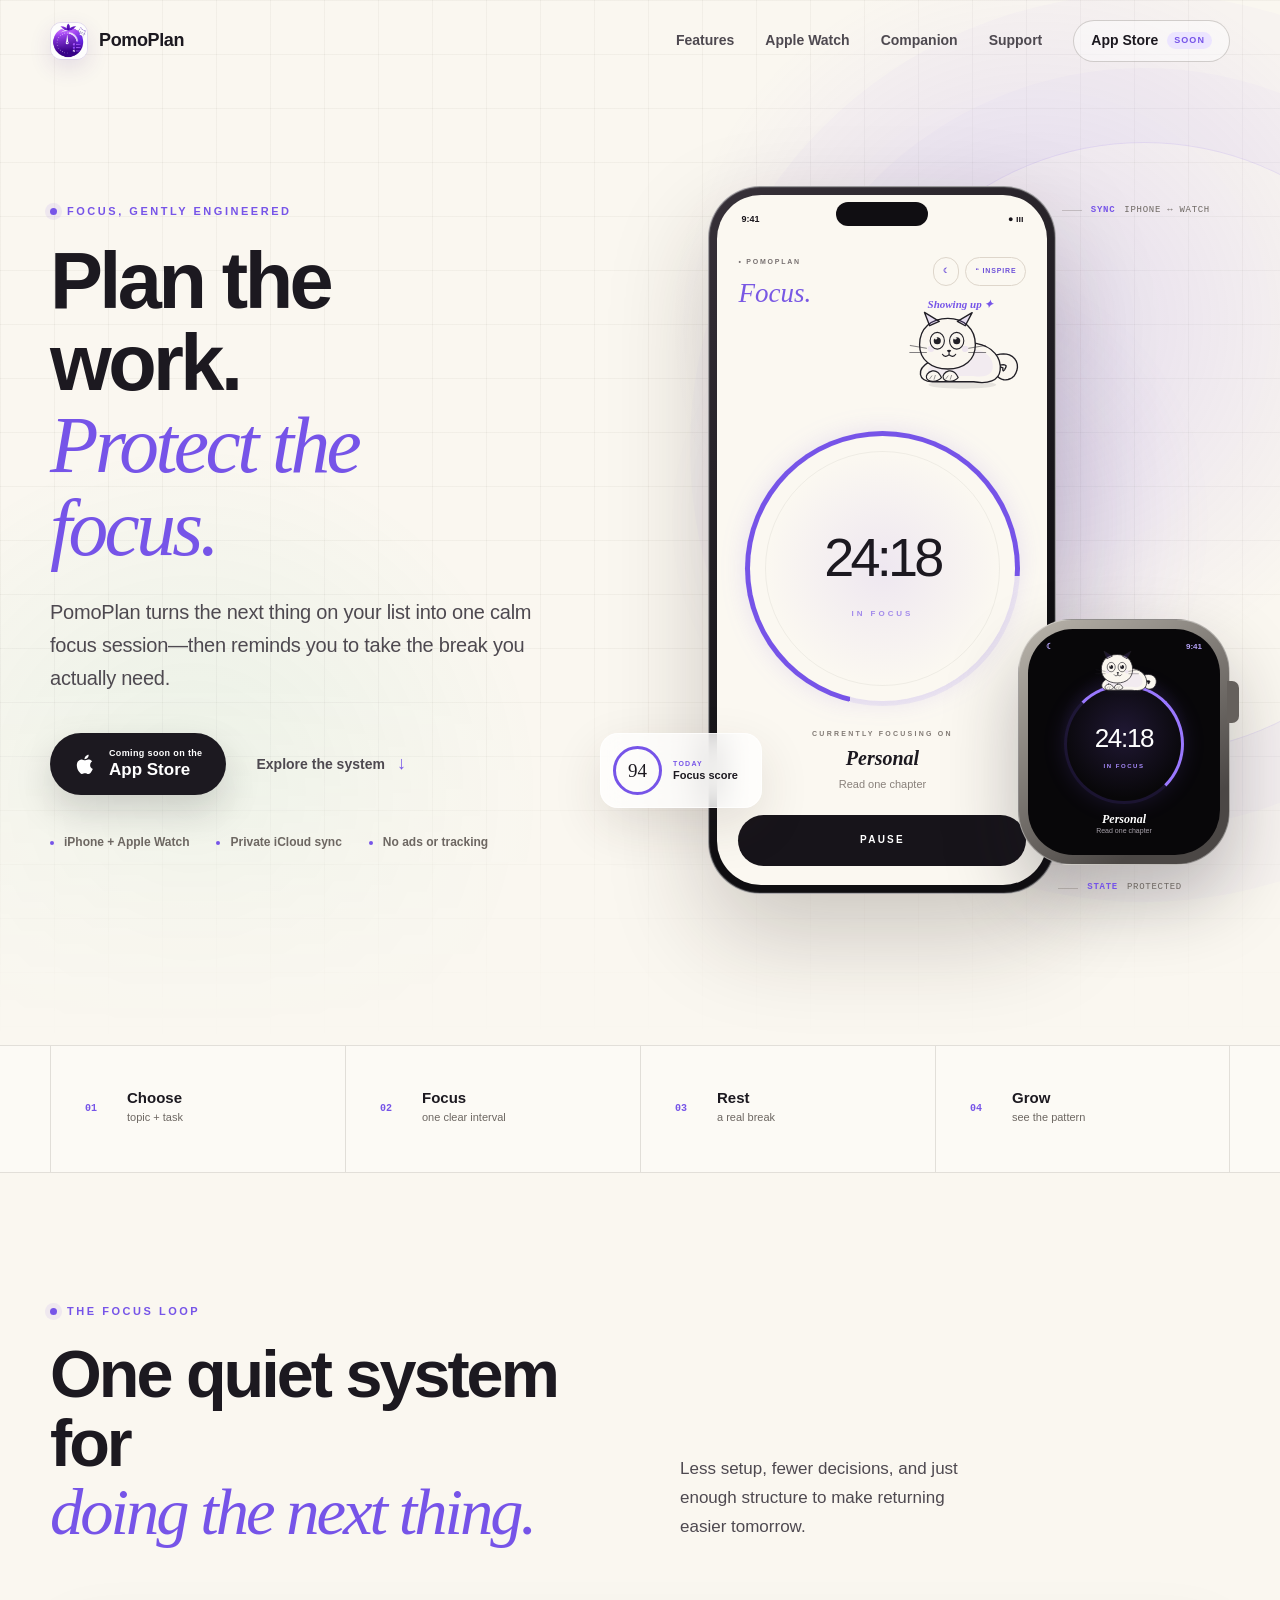
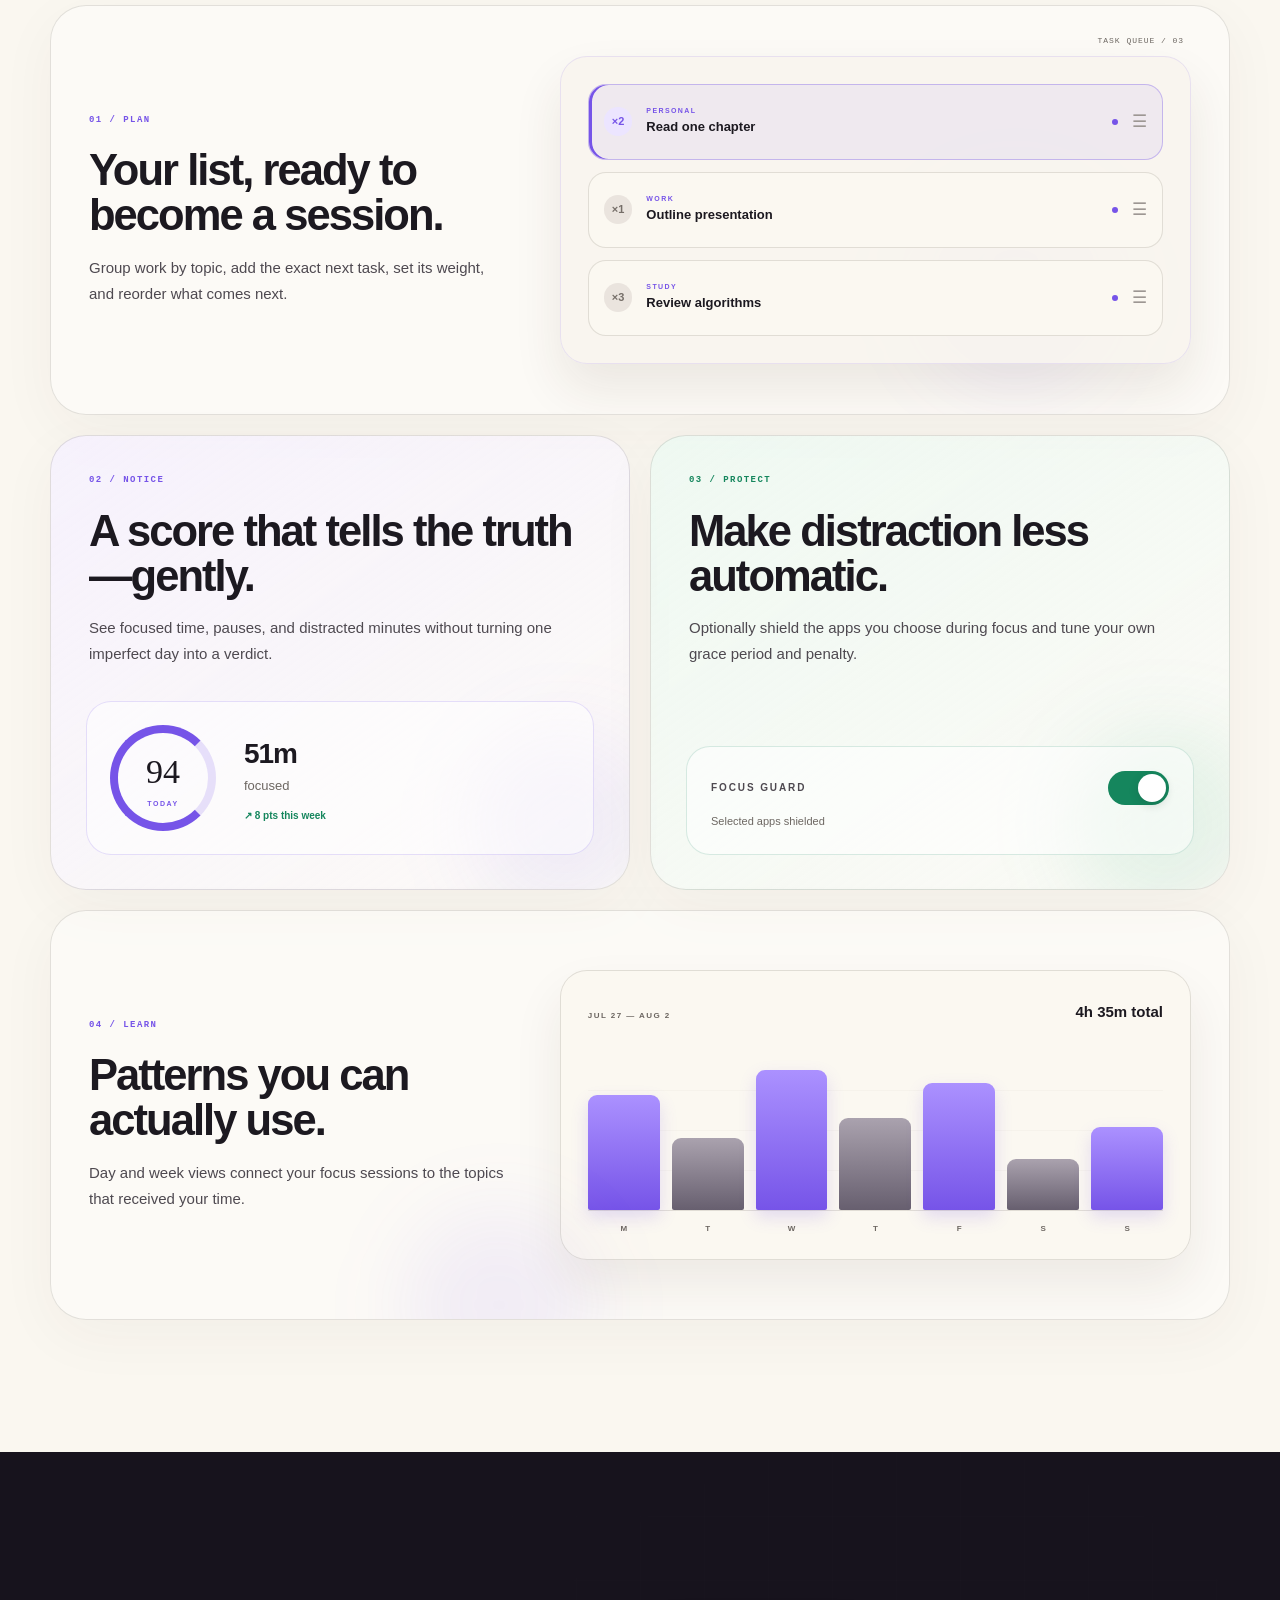
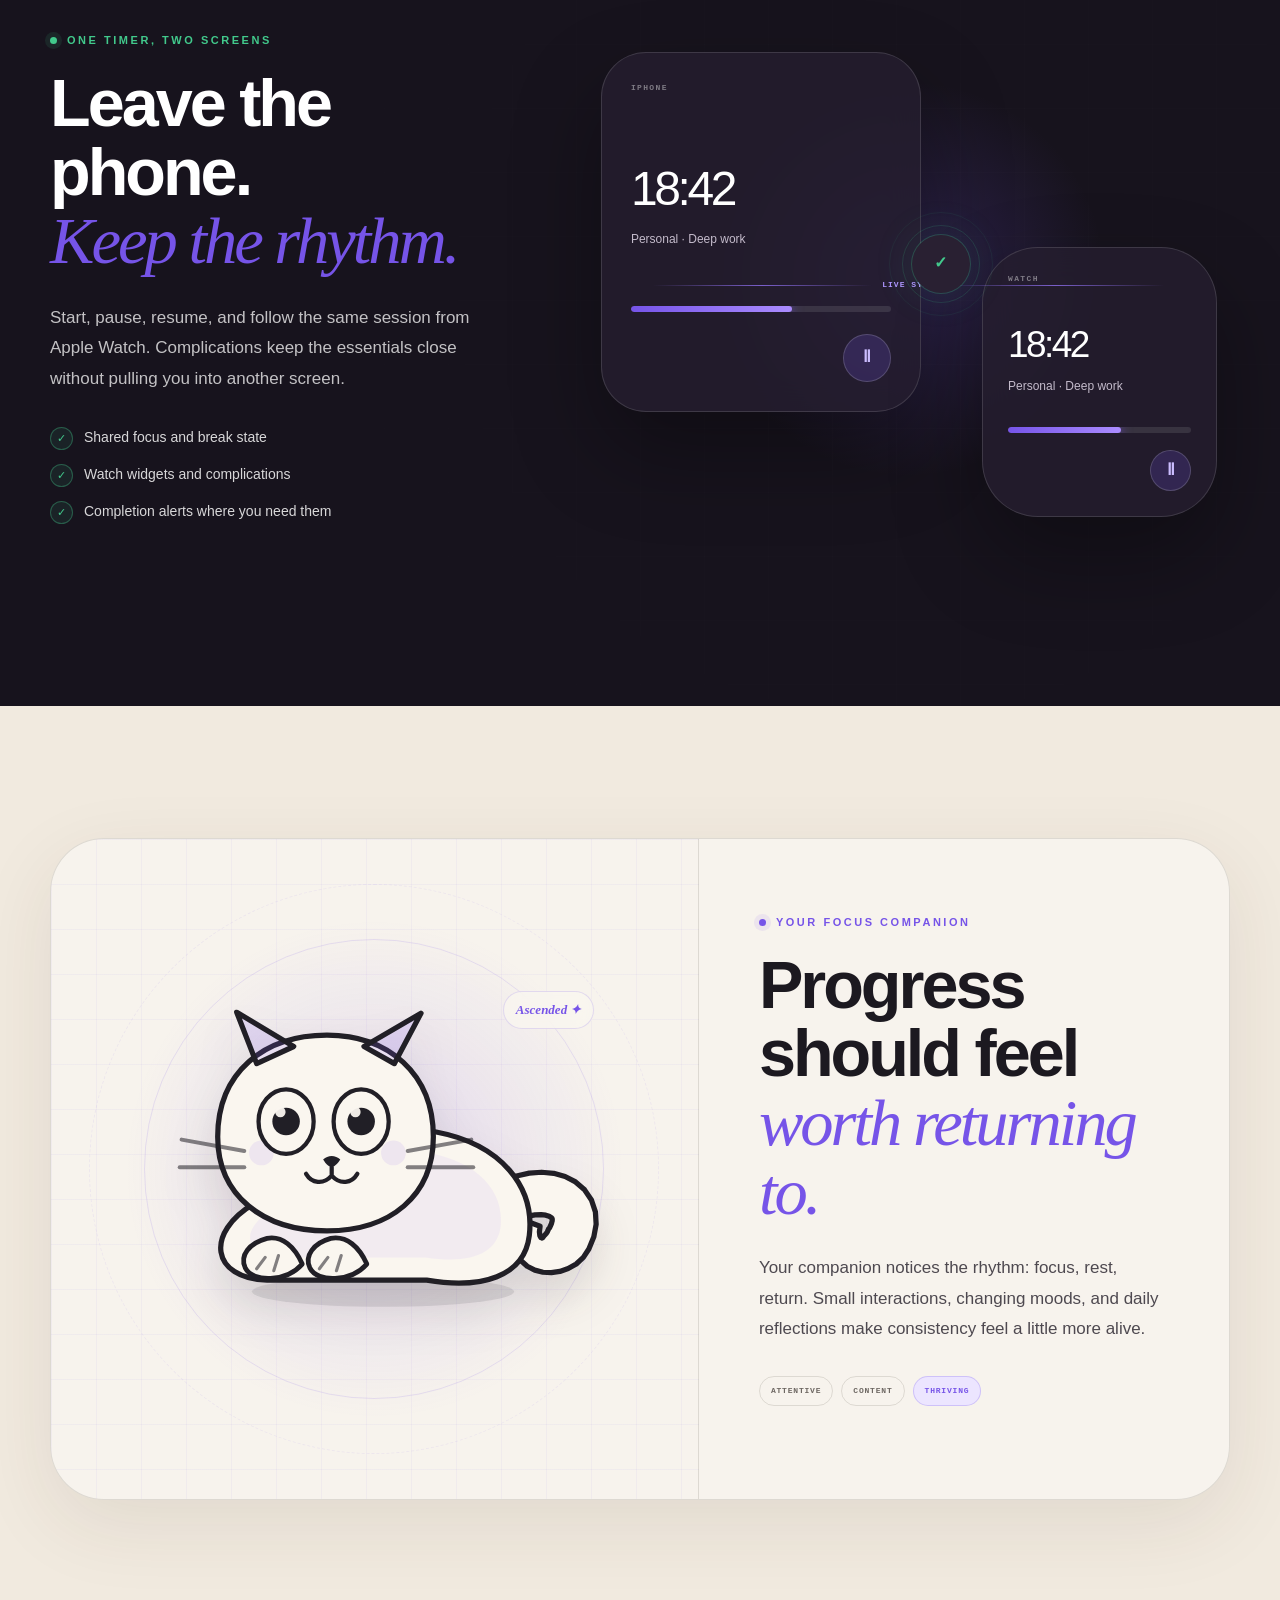
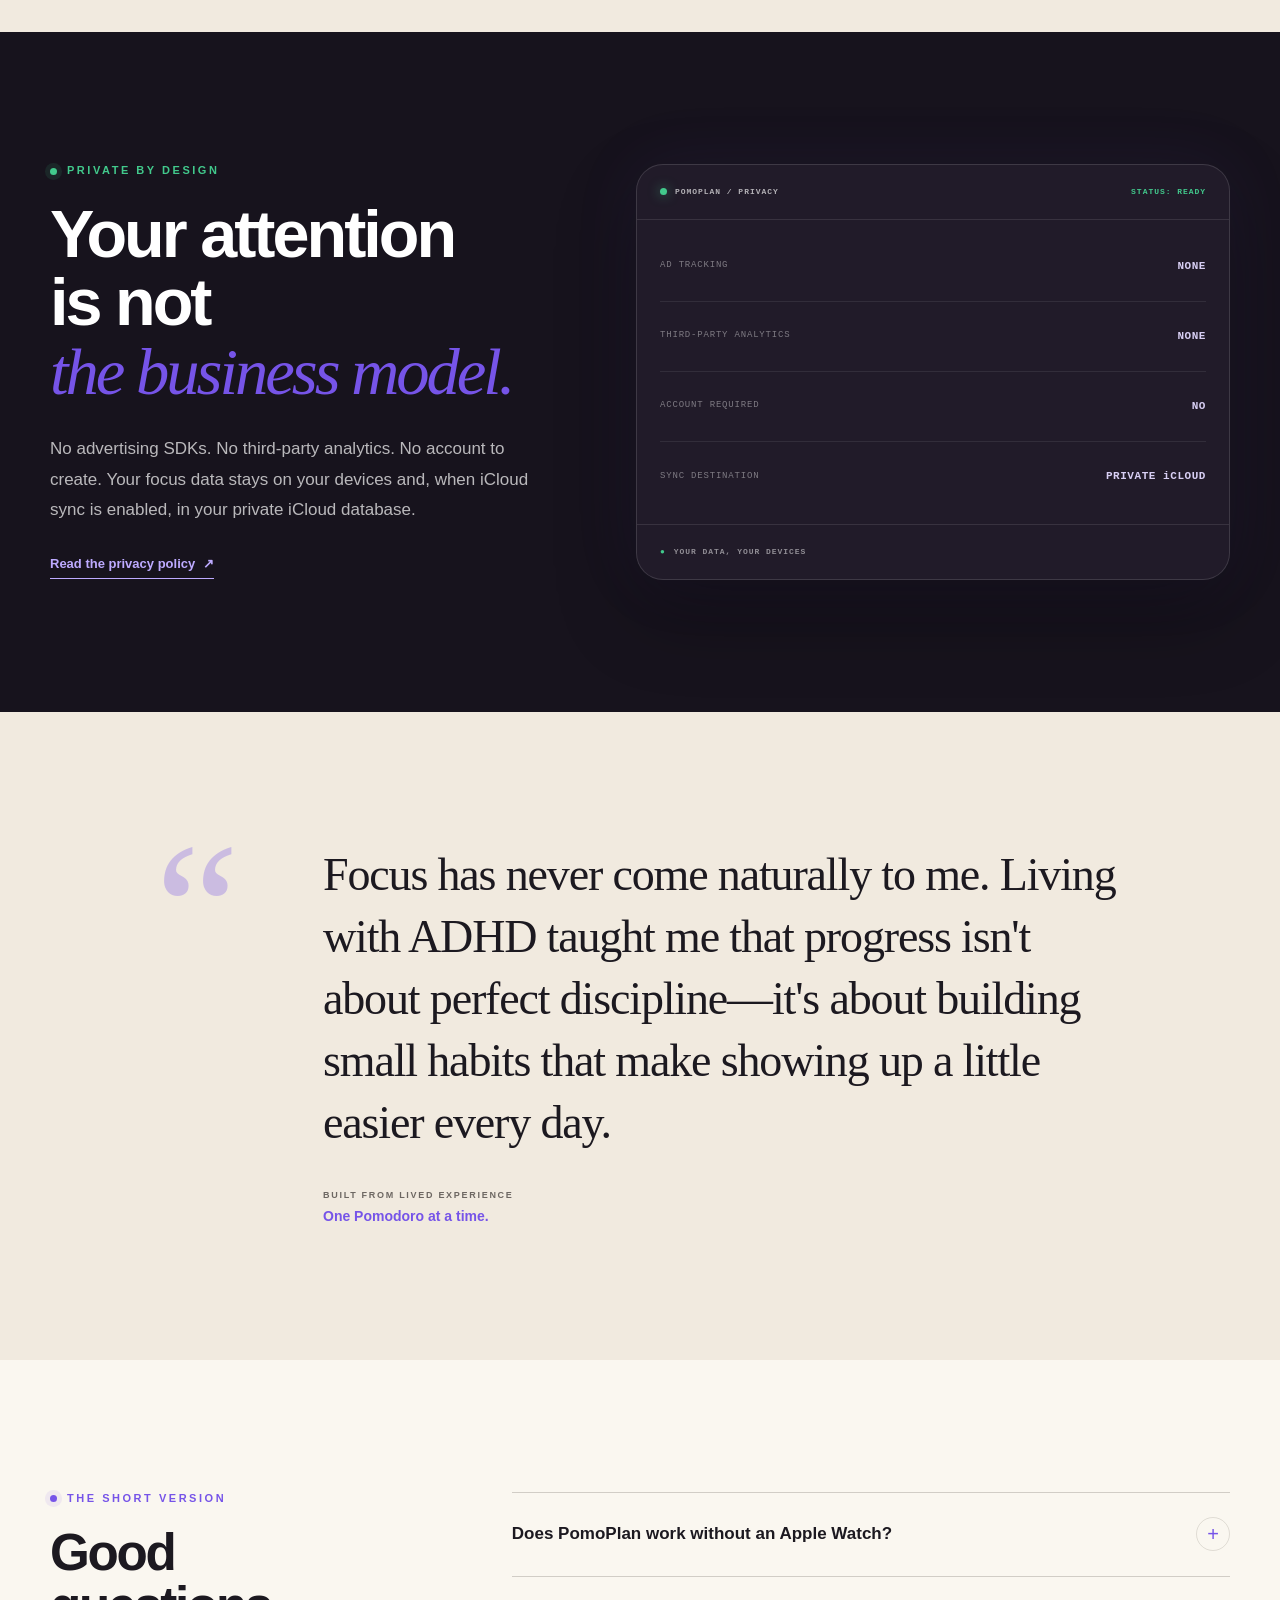
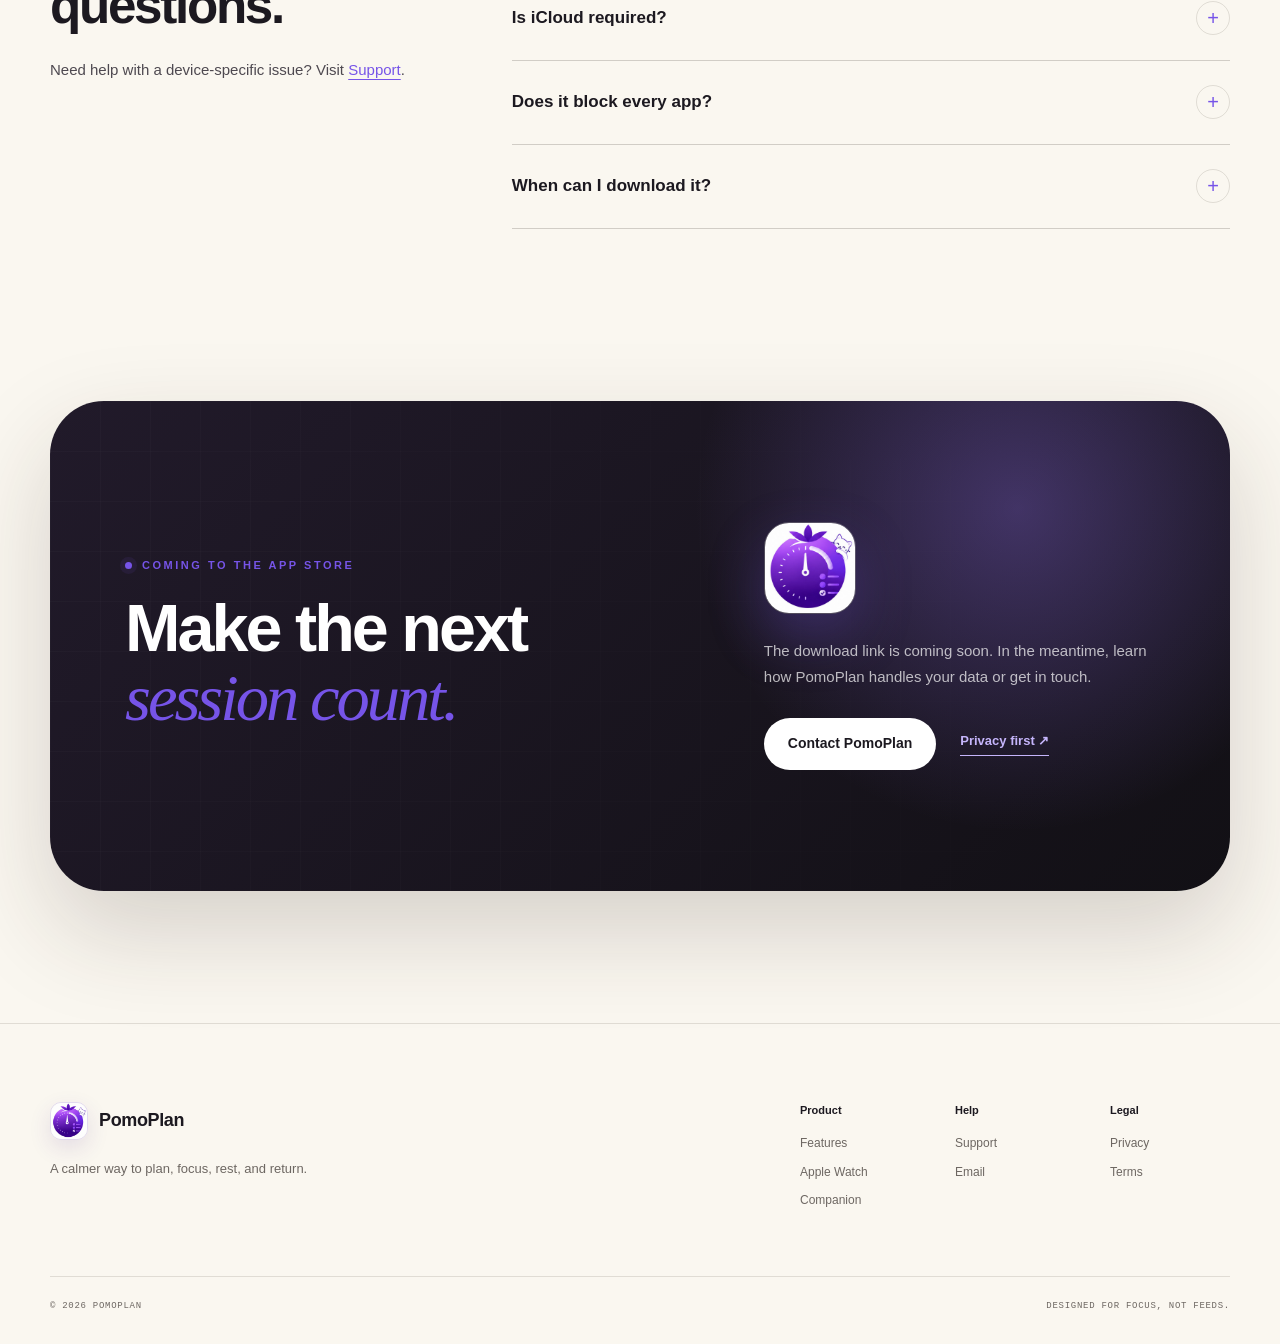
==== index.html @ 8824948e "Add PomoPlan static marketing and policy site Split the site out of the PomodoroSwift app repo so it" ====
<!DOCTYPE html>
<html lang="en">
<head>
  <meta charset="utf-8">
  <meta name="viewport" content="width=device-width, initial-scale=1">
  <meta name="theme-color" content="#f8f4ec">
  <meta name="color-scheme" content="light">
  <title>PomoPlan — Plan the work. Protect the focus.</title>
  <meta name="description" content="PomoPlan is a thoughtful focus timer for iPhone and Apple Watch, with task planning, real breaks, focus insights, and private iCloud sync.">
  <link rel="canonical" href="https://pomoplan.io/">
  <meta property="og:type" content="website">
  <meta property="og:title" content="PomoPlan — Plan the work. Protect the focus.">
  <meta property="og:description" content="A thoughtful focus system for iPhone and Apple Watch.">
  <meta property="og:url" content="https://pomoplan.io/">
  <meta property="og:image" content="https://pomoplan.io/assets/app-icon.png">
  <meta name="twitter:card" content="summary">
  <link rel="icon" type="image/png" href="/assets/favicon.png">
  <link rel="apple-touch-icon" href="/assets/app-icon.png">
  <link rel="stylesheet" href="/assets/styles.css">
  <script src="/assets/site.js" defer></script>
</head>
<body class="home-page">
  <a class="skip-link" href="#main-content">Skip to content</a>

  <header class="site-header" data-site-header>
    <div class="shell header-inner">
      <a class="brand" href="/" aria-label="PomoPlan home">
        <img class="brand-icon" src="/assets/app-icon.png" alt="" width="40" height="40">
        <span>PomoPlan</span>
      </a>

      <button class="nav-toggle" type="button" aria-expanded="false" aria-controls="site-navigation" data-nav-toggle>
        <span class="sr-only">Open navigation</span>
        <span></span><span></span>
      </button>

      <nav class="site-nav" id="site-navigation" aria-label="Primary navigation" data-site-nav>
        <a href="#features">Features</a>
        <a href="#ecosystem">Apple Watch</a>
        <a href="#companion">Companion</a>
        <a href="/support/">Support</a>
        <a class="nav-cta" href="#coming-soon">App Store <span>soon</span></a>
      </nav>
    </div>
  </header>

  <main id="main-content">
    <section class="hero section-pad">
      <div class="hero-grid shell">
        <div class="hero-copy" data-reveal>
          <p class="eyebrow"><span class="signal-dot"></span> Focus, gently engineered</p>
          <h1>Plan the work.<br><em>Protect the focus.</em></h1>
          <p class="hero-lede">PomoPlan turns the next thing on your list into one calm focus session—then reminds you to take the break you actually need.</p>

          <div class="hero-actions">
            <a class="button button-primary" href="#coming-soon">
              <svg aria-hidden="true" viewBox="0 0 24 24"><path d="M16.8 12.7c0-2.6 2.1-3.9 2.2-4-1.2-1.8-3.1-2-3.8-2-1.6-.2-3.1.9-3.9.9-.8 0-2-.9-3.3-.9-1.7 0-3.3 1-4.2 2.5-1.8 3.1-.5 7.7 1.3 10.2.9 1.2 1.9 2.6 3.2 2.5 1.3-.1 1.8-.8 3.4-.8 1.6 0 2 .8 3.4.8 1.4 0 2.3-1.2 3.1-2.5 1-1.4 1.4-2.8 1.4-2.9-.1 0-2.8-1.1-2.8-3.8ZM14.2 5c.7-.9 1.2-2.1 1.1-3.3-1.1 0-2.4.7-3.2 1.6-.7.8-1.3 2-1.1 3.2 1.2.1 2.5-.6 3.2-1.5Z"/></svg>
              <span><small>Coming soon on the</small>App Store</span>
            </a>
            <a class="button button-quiet" href="#features">Explore the system <span aria-hidden="true">↓</span></a>
          </div>

          <ul class="hero-proof" aria-label="Product highlights">
            <li>iPhone + Apple Watch</li>
            <li>Private iCloud sync</li>
            <li>No ads or tracking</li>
          </ul>
        </div>

        <div class="hero-product" role="img" aria-label="PomoPlan timer preview on iPhone and Apple Watch" data-reveal>
          <div class="tech-label tech-label-top"><span>SYNC</span> iPhone ↔ Watch</div>
          <div class="phone-frame">
            <div class="phone-screen">
              <div class="mock-status"><span>9:41</span><span>● ııı</span></div>
              <div class="mock-header">
                <div><small>• POMOPLAN</small><strong>Focus.</strong></div>
                <div class="mock-header-actions"><span>☾</span><span>“ INSPIRE</span></div>
              </div>
              <div class="mock-cat-wrap">
                <span>Showing up ✦</span>
                <img src="/assets/cat-content.svg" alt="PomoPlan cat companion" width="190" height="131">
              </div>
              <div class="timer-orbit">
                <div class="timer-core">
                  <strong>24:18</strong>
                  <span>IN FOCUS</span>
                </div>
              </div>
              <div class="mock-current">
                <small>CURRENTLY FOCUSING ON</small>
                <strong>Personal</strong>
                <span>Read one chapter</span>
              </div>
              <div class="mock-button">PAUSE</div>
            </div>
          </div>

          <div class="watch-preview" aria-hidden="true">
            <div class="watch-crown"></div>
            <div class="watch-screen">
              <div class="watch-meta"><span>☾</span><span>9:41</span></div>
              <div class="watch-cat"><img src="/assets/cat-content.svg" alt="" width="96" height="66"></div>
              <div class="watch-ring"><strong>24:18</strong><small>IN FOCUS</small></div>
              <div class="watch-task"><strong>Personal</strong><span>Read one chapter</span></div>
            </div>
          </div>

          <div class="focus-score-float" aria-hidden="true">
            <span class="score-ring">94</span>
            <span><small>TODAY</small><strong>Focus score</strong></span>
          </div>
          <div class="tech-label tech-label-bottom"><span>STATE</span> protected</div>
        </div>
      </div>
    </section>

    <section class="signal-strip" aria-label="PomoPlan focus loop">
      <div class="shell signal-grid">
        <div><span>01</span><strong>Choose</strong><small>topic + task</small></div>
        <div><span>02</span><strong>Focus</strong><small>one clear interval</small></div>
        <div><span>03</span><strong>Rest</strong><small>a real break</small></div>
        <div><span>04</span><strong>Grow</strong><small>see the pattern</small></div>
      </div>
    </section>

    <section class="features section-pad" id="features">
      <div class="shell">
        <div class="section-heading" data-reveal>
          <p class="eyebrow"><span class="signal-dot"></span> The focus loop</p>
          <h2>One quiet system for<br><em>doing the next thing.</em></h2>
          <p>Less setup, fewer decisions, and just enough structure to make returning easier tomorrow.</p>
        </div>

        <div class="bento-grid">
          <article class="feature-card feature-card-wide task-feature" data-reveal>
            <div class="feature-copy">
              <span class="feature-index">01 / PLAN</span>
              <h3>Your list, ready to become a session.</h3>
              <p>Group work by topic, add the exact next task, set its weight, and reorder what comes next.</p>
            </div>
            <div class="task-stack" aria-hidden="true">
              <div class="task-row selected"><span class="multiplier">×2</span><span><small>PERSONAL</small><strong>Read one chapter</strong></span><i></i><b>☰</b></div>
              <div class="task-row"><span class="multiplier">×1</span><span><small>WORK</small><strong>Outline presentation</strong></span><i></i><b>☰</b></div>
              <div class="task-row"><span class="multiplier">×3</span><span><small>STUDY</small><strong>Review algorithms</strong></span><i></i><b>☰</b></div>
            </div>
          </article>

          <article class="feature-card score-feature" data-reveal>
            <span class="feature-index">02 / NOTICE</span>
            <h3>A score that tells the truth—gently.</h3>
            <p>See focused time, pauses, and distracted minutes without turning one imperfect day into a verdict.</p>
            <div class="mini-score" aria-hidden="true">
              <div class="mini-score-ring"><strong>94</strong><small>TODAY</small></div>
              <div><strong>51m</strong><span>focused</span><small>↗ 8 pts this week</small></div>
            </div>
          </article>

          <article class="feature-card guard-feature" data-reveal>
            <span class="feature-index">03 / PROTECT</span>
            <h3>Make distraction less automatic.</h3>
            <p>Optionally shield the apps you choose during focus and tune your own grace period and penalty.</p>
            <div class="guard-visual" aria-hidden="true">
              <span>FOCUS GUARD</span>
              <div class="guard-toggle"><i></i></div>
              <small>Selected apps shielded</small>
            </div>
          </article>

          <article class="feature-card feature-card-wide history-feature" data-reveal>
            <div class="feature-copy">
              <span class="feature-index">04 / LEARN</span>
              <h3>Patterns you can actually use.</h3>
              <p>Day and week views connect your focus sessions to the topics that received your time.</p>
            </div>
            <div class="chart-visual" role="img" aria-label="Decorative weekly focus chart">
              <div class="chart-top"><span>JUL 27 — AUG 2</span><strong>4h 35m total</strong></div>
              <div class="bars"><i></i><i></i><i></i><i></i><i></i><i></i><i></i></div>
              <div class="days"><span>M</span><span>T</span><span>W</span><span>T</span><span>F</span><span>S</span><span>S</span></div>
            </div>
          </article>
        </div>
      </div>
    </section>

    <section class="ecosystem section-pad" id="ecosystem">
      <div class="shell ecosystem-grid">
        <div class="ecosystem-copy" data-reveal>
          <p class="eyebrow eyebrow-green"><span class="signal-dot"></span> One timer, two screens</p>
          <h2>Leave the phone.<br><em>Keep the rhythm.</em></h2>
          <p>Start, pause, resume, and follow the same session from Apple Watch. Complications keep the essentials close without pulling you into another screen.</p>
          <ul class="check-list">
            <li><span>✓</span> Shared focus and break state</li>
            <li><span>✓</span> Watch widgets and complications</li>
            <li><span>✓</span> Completion alerts where you need them</li>
          </ul>
        </div>

        <div class="ecosystem-stage" data-reveal>
          <div class="connection-line"><i></i><span>LIVE SYNC</span><i></i></div>
          <div class="device-card device-card-phone">
            <small>IPHONE</small>
            <div class="device-timer"><strong>18:42</strong><span>Personal · Deep work</span></div>
            <div class="progress-line progress-62"><i></i></div>
            <div class="device-control">Ⅱ</div>
          </div>
          <div class="device-card device-card-watch">
            <small>WATCH</small>
            <div class="device-timer"><strong>18:42</strong><span>Personal · Deep work</span></div>
            <div class="progress-line progress-62"><i></i></div>
            <div class="device-control">Ⅱ</div>
          </div>
          <div class="sync-pulse"><span></span><span></span><b>✓</b></div>
        </div>
      </div>
    </section>

    <section class="companion section-pad" id="companion">
      <div class="shell companion-card" data-reveal>
        <div class="companion-art">
          <div class="orbit orbit-one"></div>
          <div class="orbit orbit-two"></div>
          <img src="/assets/cat-content.svg" alt="PomoPlan cat in its thriving companion state" width="495" height="340">
          <span class="cat-state">Ascended ✦</span>
        </div>
        <div class="companion-copy">
          <p class="eyebrow"><span class="signal-dot"></span> Your focus companion</p>
          <h2>Progress should feel<br><em>worth returning to.</em></h2>
          <p>Your companion notices the rhythm: focus, rest, return. Small interactions, changing moods, and daily reflections make consistency feel a little more alive.</p>
          <ul class="companion-states" aria-label="Companion states">
            <li>ATTENTIVE</li><li>CONTENT</li><li>THRIVING</li>
          </ul>
        </div>
      </div>
    </section>

    <section class="privacy-section section-pad" id="privacy">
      <div class="shell privacy-grid">
        <div class="privacy-copy" data-reveal>
          <p class="eyebrow eyebrow-green"><span class="signal-dot"></span> Private by design</p>
          <h2>Your attention is not<br><em>the business model.</em></h2>
          <p>No advertising SDKs. No third-party analytics. No account to create. Your focus data stays on your devices and, when iCloud sync is enabled, in your private iCloud database.</p>
          <a class="text-link" href="/privacy/">Read the privacy policy <span aria-hidden="true">↗</span></a>
        </div>
        <div class="privacy-console" role="group" data-reveal aria-label="Privacy system summary">
          <div class="console-head"><span><i></i> POMOPLAN / PRIVACY</span><small>STATUS: READY</small></div>
          <ul>
            <li><span>AD TRACKING</span><strong>NONE</strong></li>
            <li><span>THIRD-PARTY ANALYTICS</span><strong>NONE</strong></li>
            <li><span>ACCOUNT REQUIRED</span><strong>NO</strong></li>
            <li><span>SYNC DESTINATION</span><strong>PRIVATE iCLOUD</strong></li>
          </ul>
          <div class="console-foot"><span>●</span> YOUR DATA, YOUR DEVICES</div>
        </div>
      </div>
    </section>

    <section class="founder-note section-pad">
      <div class="shell founder-grid">
        <div class="founder-mark" aria-hidden="true">“</div>
        <blockquote data-reveal>
          <p>Focus has never come naturally to me. Living with ADHD taught me that progress isn't about perfect discipline—it's about building small habits that make showing up a little easier every day.</p>
          <footer><span>Built from lived experience</span><strong>One Pomodoro at a time.</strong></footer>
        </blockquote>
      </div>
    </section>

    <section class="faq section-pad" id="faq">
      <div class="shell faq-grid">
        <div class="section-heading compact" data-reveal>
          <p class="eyebrow"><span class="signal-dot"></span> The short version</p>
          <h2>Good questions.</h2>
          <p>Need help with a device-specific issue? Visit <a href="/support/">Support</a>.</p>
        </div>
        <div class="faq-list" data-accordion>
          <details data-reveal>
            <summary>Does PomoPlan work without an Apple Watch?<span>+</span></summary>
            <p>Yes. The complete focus experience lives on iPhone. The Apple Watch app, widgets, and complications make the same timer easier to reach from your wrist.</p>
          </details>
          <details data-reveal>
            <summary>Is iCloud required?<span>+</span></summary>
            <p>No. PomoPlan works with local data on one device. iCloud is used to keep supported data current across your Apple devices when you enable it.</p>
          </details>
          <details data-reveal>
            <summary>Does it block every app?<span>+</span></summary>
            <p>No. App shielding is optional. You choose which apps or categories to shield, and you can change that selection in PomoPlan's settings.</p>
          </details>
          <details data-reveal>
            <summary>When can I download it?<span>+</span></summary>
            <p>PomoPlan is being prepared for release. The App Store link will appear here as soon as the listing is ready.</p>
          </details>
        </div>
      </div>
    </section>

    <section class="final-cta section-pad" id="coming-soon">
      <div class="shell final-cta-card" data-reveal>
        <div>
          <p class="eyebrow"><span class="signal-dot"></span> Coming to the App Store</p>
          <h2>Make the next<br><em>session count.</em></h2>
        </div>
        <div class="final-cta-side">
          <img src="/assets/app-icon.png" alt="PomoPlan app icon" width="104" height="104">
          <p>The download link is coming soon. In the meantime, learn how PomoPlan handles your data or get in touch.</p>
          <div><a class="button button-primary" href="mailto:support@pomoplan.io">Contact PomoPlan</a><a class="text-link" href="/privacy/">Privacy first ↗</a></div>
        </div>
      </div>
    </section>
  </main>

  <footer class="site-footer">
    <div class="shell footer-grid">
      <div>
        <a class="brand footer-brand" href="/">
          <img class="brand-icon" src="/assets/app-icon.png" alt="" width="40" height="40">
          <span>PomoPlan</span>
        </a>
        <p>A calmer way to plan, focus, rest, and return.</p>
      </div>
      <div class="footer-links">
        <div><strong>Product</strong><a href="#features">Features</a><a href="#ecosystem">Apple Watch</a><a href="#companion">Companion</a></div>
        <div><strong>Help</strong><a href="/support/">Support</a><a href="mailto:support@pomoplan.io">Email</a></div>
        <div><strong>Legal</strong><a href="/privacy/">Privacy</a><a href="/terms/">Terms</a></div>
      </div>
    </div>
    <div class="shell footer-bottom"><span>© <span data-year>2026</span> PomoPlan</span><span>Designed for focus, not feeds.</span></div>
  </footer>
</body>
</html>
---- assets/styles.css ----
:root {
  --paper: #faf7f0;
  --paper-deep: #f1eadf;
  --paper-glass: rgba(250, 247, 240, 0.78);
  --ink: #1c1920;
  --ink-soft: #4e4950;
  --muted: #6d6762;
  --line: rgba(65, 56, 46, 0.14);
  --line-strong: rgba(65, 56, 46, 0.22);
  --purple: #7654e8;
  --purple-bright: #946fff;
  --purple-soft: #ece5ff;
  --purple-glow: rgba(118, 84, 232, 0.22);
  --green: #15865d;
  --green-bright: #42c98c;
  --green-soft: #ddf4e8;
  --night: #17131d;
  --night-soft: #231d2d;
  --white: #ffffff;
  --radius-xs: 10px;
  --radius-sm: 16px;
  --radius-md: 24px;
  --radius-lg: 36px;
  --radius-xl: 54px;
  --shadow-soft: 0 24px 80px rgba(63, 44, 31, 0.09);
  --shadow-device: 0 40px 100px rgba(42, 29, 25, 0.22);
  --shell: 1180px;
  --header-height: 82px;
}

* {
  box-sizing: border-box;
}

html {
  scroll-behavior: smooth;
  scroll-padding-top: calc(var(--header-height) + 24px);
}

body {
  margin: 0;
  overflow-x: hidden;
  background: var(--paper);
  color: var(--ink);
  font-family: -apple-system, BlinkMacSystemFont, "Segoe UI", sans-serif;
  font-size: 16px;
  line-height: 1.55;
  -webkit-font-smoothing: antialiased;
  text-rendering: optimizeLegibility;
}

body.nav-open {
  overflow: hidden;
}

::selection {
  background: var(--purple-soft);
  color: var(--ink);
}

img,
svg {
  display: block;
  max-width: 100%;
}

a {
  color: inherit;
  text-decoration: none;
}

button,
input,
textarea,
select {
  font: inherit;
}

button,
summary,
a {
  -webkit-tap-highlight-color: transparent;
}

:focus-visible {
  outline: 3px solid rgba(118, 84, 232, 0.42);
  outline-offset: 4px;
}

.shell {
  width: min(calc(100% - 48px), var(--shell));
  margin-inline: auto;
}

.section-pad {
  padding-block: 132px;
}

.sr-only {
  position: absolute;
  width: 1px;
  height: 1px;
  padding: 0;
  margin: -1px;
  overflow: hidden;
  clip: rect(0, 0, 0, 0);
  white-space: nowrap;
  border: 0;
}

.skip-link {
  position: fixed;
  z-index: 9999;
  top: 12px;
  left: 12px;
  padding: 10px 16px;
  border-radius: 999px;
  background: var(--ink);
  color: var(--white);
  transform: translateY(-160%);
  transition: transform 160ms ease;
}

.skip-link:focus {
  transform: translateY(0);
}

.site-header {
  position: fixed;
  z-index: 1000;
  inset: 0 0 auto;
  height: var(--header-height);
  border-bottom: 1px solid transparent;
  transition: background-color 220ms ease, border-color 220ms ease, backdrop-filter 220ms ease;
}

.site-header.is-scrolled {
  border-color: var(--line);
  background: rgba(250, 247, 240, 0.84);
  -webkit-backdrop-filter: blur(20px) saturate(130%);
  backdrop-filter: blur(20px) saturate(130%);
}

.header-inner {
  display: flex;
  align-items: center;
  justify-content: space-between;
  height: 100%;
}

.brand {
  display: inline-flex;
  align-items: center;
  gap: 11px;
  color: var(--ink);
  font-size: 18px;
  font-weight: 720;
  letter-spacing: -0.02em;
}

.brand-icon {
  width: 38px;
  height: 38px;
  border: 1px solid rgba(118, 84, 232, 0.18);
  border-radius: 11px;
  box-shadow: 0 8px 22px rgba(73, 36, 143, 0.12);
}

.site-nav {
  display: flex;
  align-items: center;
  gap: 31px;
  color: var(--ink-soft);
  font-size: 14px;
  font-weight: 620;
}

.site-nav > a:not(.nav-cta) {
  position: relative;
}

.site-nav > a:not(.nav-cta)::after {
  content: "";
  position: absolute;
  right: 0;
  bottom: -7px;
  left: 0;
  height: 1px;
  background: var(--purple);
  transform: scaleX(0);
  transition: transform 180ms ease;
}

.site-nav > a:not(.nav-cta):hover::after,
.site-nav > a[aria-current="page"]::after {
  transform: scaleX(1);
}

.nav-cta {
  display: inline-flex;
  align-items: center;
  gap: 9px;
  min-height: 42px;
  padding: 0 17px;
  border: 1px solid var(--line-strong);
  border-radius: 999px;
  background: rgba(255, 255, 255, 0.45);
  color: var(--ink);
}

.nav-cta span {
  padding: 2px 7px;
  border-radius: 999px;
  background: var(--purple-soft);
  color: var(--purple);
  font-size: 9px;
  font-weight: 800;
  letter-spacing: 0.12em;
  text-transform: uppercase;
}

.nav-toggle {
  display: none;
  width: 44px;
  height: 44px;
  padding: 0;
  border: 1px solid var(--line);
  border-radius: 50%;
  background: rgba(255, 255, 255, 0.52);
}

.nav-toggle > span:not(.sr-only) {
  display: block;
  width: 17px;
  height: 1.5px;
  margin: 5px auto;
  background: var(--ink);
  transition: transform 180ms ease;
}

.hero {
  position: relative;
  min-height: 920px;
  padding-top: calc(var(--header-height) + 96px);
  overflow: hidden;
}

.hero::before {
  content: "";
  position: absolute;
  z-index: -2;
  inset: 0;
  background:
    radial-gradient(circle at 81% 31%, rgba(131, 95, 231, 0.17), transparent 29%),
    radial-gradient(circle at 15% 76%, rgba(35, 172, 115, 0.08), transparent 26%),
    linear-gradient(rgba(68, 57, 45, 0.045) 1px, transparent 1px),
    linear-gradient(90deg, rgba(68, 57, 45, 0.045) 1px, transparent 1px);
  background-size: auto, auto, 54px 54px, 54px 54px;
  mask-image: linear-gradient(to bottom, #000 65%, transparent 100%);
}

.hero::after {
  content: "";
  position: absolute;
  z-index: -1;
  top: 142px;
  right: -170px;
  width: 610px;
  height: 610px;
  border: 1px solid rgba(118, 84, 232, 0.14);
  border-radius: 50%;
  box-shadow: 0 0 0 74px rgba(118, 84, 232, 0.025), 0 0 0 148px rgba(118, 84, 232, 0.018);
}

.hero-grid {
  display: grid;
  grid-template-columns: 0.86fr 1.14fr;
  align-items: center;
  gap: 58px;
}

.hero-copy {
  position: relative;
  z-index: 4;
  padding-bottom: 34px;
}

.eyebrow {
  display: flex;
  align-items: center;
  gap: 10px;
  margin: 0 0 22px;
  color: var(--purple);
  font-size: 11px;
  font-weight: 820;
  letter-spacing: 0.23em;
  line-height: 1.2;
  text-transform: uppercase;
}

.signal-dot {
  width: 7px;
  height: 7px;
  border-radius: 50%;
  background: var(--purple);
  box-shadow: 0 0 0 5px rgba(118, 84, 232, 0.09);
}

.eyebrow-green {
  color: var(--green-bright);
}

.eyebrow-green .signal-dot {
  background: var(--green-bright);
  box-shadow: 0 0 0 5px rgba(66, 201, 140, 0.1);
}

h1,
h2,
h3,
p {
  text-wrap: pretty;
}

h1,
h2,
h3 {
  margin-top: 0;
  color: var(--ink);
  line-height: 1.03;
  letter-spacing: -0.045em;
}

h1 {
  max-width: 690px;
  margin-bottom: 27px;
  font-size: clamp(58px, 6.2vw, 91px);
  font-weight: 650;
}

h1 em,
h2 em {
  color: var(--purple);
  font-family: Georgia, "Times New Roman", serif;
  font-weight: 400;
}

.hero-lede {
  max-width: 545px;
  margin: 0;
  color: var(--ink-soft);
  font-size: 20px;
  line-height: 1.65;
  letter-spacing: -0.012em;
}

.hero-actions {
  display: flex;
  align-items: center;
  gap: 18px;
  margin-top: 38px;
}

.button {
  display: inline-flex;
  align-items: center;
  justify-content: center;
  gap: 12px;
  min-height: 54px;
  padding: 0 23px;
  border: 1px solid transparent;
  border-radius: 999px;
  font-size: 14px;
  font-weight: 750;
  line-height: 1.1;
  transition: transform 180ms ease, box-shadow 180ms ease, background-color 180ms ease;
}

.button:hover {
  transform: translateY(-2px);
}

.button-primary {
  min-height: 62px;
  background: var(--ink);
  color: var(--white);
  box-shadow: 0 16px 36px rgba(28, 25, 32, 0.17);
}

.button-primary:hover {
  box-shadow: 0 19px 42px rgba(28, 25, 32, 0.24);
}

.button-primary svg {
  width: 23px;
  height: 23px;
  fill: currentColor;
}

.button-primary > span {
  display: flex;
  flex-direction: column;
  align-items: flex-start;
  gap: 2px;
  font-size: 17px;
}

.button-primary small {
  font-size: 9px;
  font-weight: 560;
  letter-spacing: 0.04em;
}

.button-quiet {
  padding-inline: 11px;
  color: var(--ink-soft);
}

.button-quiet span {
  color: var(--purple);
  font-size: 18px;
}

.hero-proof {
  display: flex;
  flex-wrap: wrap;
  gap: 10px 27px;
  margin: 38px 0 0;
  padding: 0;
  color: var(--muted);
  font-size: 12px;
  font-weight: 650;
  list-style: none;
}

.hero-proof li {
  position: relative;
  padding-left: 14px;
}

.hero-proof li::before {
  content: "";
  position: absolute;
  top: 0.63em;
  left: 0;
  width: 4px;
  height: 4px;
  border-radius: 50%;
  background: var(--purple);
}

.hero-product {
  position: relative;
  min-height: 735px;
  isolation: isolate;
}

.hero-product::before {
  content: "";
  position: absolute;
  z-index: -1;
  top: 78px;
  left: 85px;
  width: 530px;
  height: 530px;
  border-radius: 50%;
  background: radial-gradient(circle, rgba(118, 84, 232, 0.22), rgba(118, 84, 232, 0.035) 55%, transparent 72%);
  filter: blur(8px);
}

.phone-frame {
  position: absolute;
  z-index: 2;
  top: 8px;
  left: 118px;
  width: 348px;
  height: 708px;
  padding: 8px;
  border: 1px solid rgba(255, 255, 255, 0.58);
  border-radius: 52px;
  background: linear-gradient(145deg, #373139, #0f0e11 72%);
  box-shadow: var(--shadow-device), inset 0 0 0 1px rgba(255, 255, 255, 0.11);
  transform: none;
}

.phone-frame::before {
  content: "";
  position: absolute;
  z-index: 5;
  top: 15px;
  left: 50%;
  width: 92px;
  height: 24px;
  border-radius: 999px;
  background: #100e12;
  transform: translateX(-50%);
}

.phone-screen {
  position: relative;
  height: 100%;
  overflow: hidden;
  border-radius: 44px;
  background:
    radial-gradient(circle at 51% 55%, rgba(142, 107, 233, 0.14), transparent 30%),
    #fbf8f1;
}

.mock-status {
  display: flex;
  justify-content: space-between;
  padding: 18px 24px 0;
  color: #171319;
  font-size: 9px;
  font-weight: 750;
}

.mock-header {
  display: flex;
  align-items: flex-start;
  justify-content: space-between;
  padding: 30px 21px 0;
}

.mock-header > div:first-child {
  display: flex;
  flex-direction: column;
}

.mock-header small {
  color: #787171;
  font-size: 7px;
  font-weight: 800;
  letter-spacing: 0.25em;
}

.mock-header strong {
  margin-top: 5px;
  color: #7958e4;
  font-family: Georgia, "Times New Roman", serif;
  font-size: 27px;
  font-style: italic;
  font-weight: 400;
}

.mock-header-actions {
  display: flex;
  align-items: center;
  gap: 6px;
}

.mock-header-actions span {
  display: grid;
  height: 29px;
  place-items: center;
  padding: 0 9px;
  border: 1px solid #ded6cb;
  border-radius: 999px;
  color: #6e51d9;
  font-size: 7px;
  font-weight: 800;
  letter-spacing: 0.12em;
}

.mock-cat-wrap {
  position: absolute;
  z-index: 3;
  top: 101px;
  right: 23px;
  width: 128px;
  color: var(--purple);
  text-align: center;
}

.mock-cat-wrap span {
  display: block;
  margin-bottom: -4px;
  font-family: Georgia, "Times New Roman", serif;
  font-size: 11px;
  font-style: italic;
  font-weight: 700;
}

.mock-cat-wrap img {
  width: 128px;
  height: auto;
}

.timer-orbit {
  position: relative;
  width: 275px;
  height: 275px;
  margin: 116px auto 0;
  border-radius: 50%;
  background: conic-gradient(from 194deg, var(--purple) 0 72%, rgba(118, 84, 232, 0.09) 72% 100%);
  filter: drop-shadow(0 0 12px rgba(118, 84, 232, 0.15));
}

.timer-orbit::before,
.timer-orbit::after {
  content: "";
  position: absolute;
  border-radius: 50%;
}

.timer-orbit::before {
  inset: 5px;
  background:
    radial-gradient(circle at center, rgba(145, 108, 234, 0.12), transparent 62%),
    #fbf8f1;
}

.timer-orbit::after {
  inset: 20px;
  border: 1px solid rgba(97, 87, 78, 0.08);
}

.timer-core {
  position: absolute;
  z-index: 2;
  inset: 0;
  display: flex;
  flex-direction: column;
  align-items: center;
  justify-content: center;
}

.timer-core strong {
  font-size: 54px;
  font-weight: 260;
  letter-spacing: -0.07em;
}

.timer-core span {
  margin-top: 9px;
  color: rgba(118, 84, 232, 0.65);
  font-size: 8px;
  font-weight: 850;
  letter-spacing: 0.37em;
}

.mock-current {
  display: flex;
  flex-direction: column;
  align-items: center;
  margin-top: 23px;
  text-align: center;
}

.mock-current small {
  color: #827b75;
  font-size: 7px;
  font-weight: 800;
  letter-spacing: 0.32em;
}

.mock-current strong {
  margin-top: 4px;
  font-family: Georgia, "Times New Roman", serif;
  font-size: 20px;
  font-style: italic;
}

.mock-current span {
  margin-top: 2px;
  color: #89817b;
  font-size: 11px;
}

.mock-button {
  display: grid;
  width: calc(100% - 42px);
  height: 51px;
  margin: 21px auto 0;
  place-items: center;
  border-radius: 999px;
  background: #17141a;
  color: var(--white);
  font-size: 10px;
  font-weight: 800;
  letter-spacing: 0.22em;
}

.watch-preview {
  position: absolute;
  z-index: 5;
  right: 0;
  bottom: 48px;
  width: 212px;
  height: 246px;
  padding: 9px;
  border: 1px solid rgba(255, 255, 255, 0.36);
  border-radius: 54px;
  background: linear-gradient(145deg, #bbb6ad, #4b4745 80%);
  box-shadow: 0 35px 75px rgba(28, 25, 32, 0.28);
  transform: none;
}

.watch-crown {
  position: absolute;
  top: 61px;
  right: -10px;
  width: 12px;
  height: 42px;
  border-radius: 0 7px 7px 0;
  background: #65605c;
}

.watch-screen {
  position: relative;
  height: 100%;
  overflow: hidden;
  border-radius: 45px;
  background: radial-gradient(circle at 50% 46%, rgba(135, 97, 235, 0.19), transparent 42%), #080709;
  color: var(--white);
}

.watch-meta {
  display: flex;
  justify-content: space-between;
  padding: 12px 18px;
  color: #b7a4fb;
  font-size: 8px;
  font-weight: 750;
}

.watch-cat {
  position: absolute;
  top: 12px;
  left: 50%;
  width: 72px;
  transform: translateX(-50%);
}

.watch-ring {
  display: flex;
  width: 120px;
  height: 120px;
  margin: 19px auto 0;
  flex-direction: column;
  align-items: center;
  justify-content: center;
  border: 3px solid rgba(118, 84, 232, 0.18);
  border-top-color: #9a78ff;
  border-right-color: #9a78ff;
  border-radius: 50%;
  box-shadow: 0 0 22px rgba(118, 84, 232, 0.16);
}

.watch-ring strong {
  font-size: 26px;
  font-weight: 350;
  letter-spacing: -0.05em;
}

.watch-ring small {
  margin-top: 4px;
  color: #a98cff;
  font-size: 6px;
  font-weight: 800;
  letter-spacing: 0.26em;
}

.watch-task {
  display: flex;
  flex-direction: column;
  align-items: center;
  margin-top: 8px;
  line-height: 1.25;
}

.watch-task strong {
  font-family: Georgia, "Times New Roman", serif;
  font-size: 12px;
  font-style: italic;
}

.watch-task span {
  max-width: 130px;
  overflow: hidden;
  color: #a8a2ab;
  font-size: 7px;
  text-overflow: ellipsis;
  white-space: nowrap;
}

.focus-score-float {
  position: absolute;
  z-index: 6;
  bottom: 105px;
  left: 10px;
  display: flex;
  align-items: center;
  gap: 11px;
  min-width: 162px;
  padding: 12px 15px 12px 12px;
  border: 1px solid rgba(255, 255, 255, 0.7);
  border-radius: 18px;
  background: rgba(255, 255, 255, 0.72);
  box-shadow: 0 18px 50px rgba(57, 45, 35, 0.12);
  -webkit-backdrop-filter: blur(16px);
  backdrop-filter: blur(16px);
  transform: none;
}

.score-ring {
  display: grid;
  width: 49px;
  height: 49px;
  place-items: center;
  border: 3px solid var(--purple);
  border-radius: 50%;
  font-family: Georgia, "Times New Roman", serif;
  font-size: 19px;
}

.focus-score-float > span:last-child {
  display: flex;
  flex-direction: column;
  line-height: 1.3;
}

.focus-score-float small {
  color: var(--purple);
  font-size: 7px;
  font-weight: 800;
  letter-spacing: 0.18em;
}

.focus-score-float strong {
  font-size: 11px;
}

.tech-label {
  position: absolute;
  z-index: 8;
  display: flex;
  align-items: center;
  gap: 9px;
  color: var(--muted);
  font-family: ui-monospace, SFMono-Regular, Menlo, monospace;
  font-size: 9px;
  letter-spacing: 0.08em;
  text-transform: uppercase;
}

.tech-label::before {
  content: "";
  width: 20px;
  height: 1px;
  background: var(--line-strong);
}

.tech-label span {
  color: var(--purple);
  font-weight: 800;
}

.tech-label-top {
  top: 26px;
  right: 20px;
}

.tech-label-bottom {
  right: 48px;
  bottom: 18px;
}

.signal-strip {
  border-block: 1px solid var(--line);
  background: rgba(255, 255, 255, 0.32);
}

.signal-grid {
  display: grid;
  grid-template-columns: repeat(4, 1fr);
}

.signal-grid > div {
  position: relative;
  display: grid;
  min-height: 126px;
  grid-template-columns: 42px 1fr;
  grid-template-rows: 1fr 1fr;
  align-content: center;
  padding: 29px 34px;
  border-left: 1px solid var(--line);
}

.signal-grid > div:last-child {
  border-right: 1px solid var(--line);
}

.signal-grid span {
  grid-row: 1 / 3;
  align-self: center;
  color: var(--purple);
  font-family: ui-monospace, SFMono-Regular, Menlo, monospace;
  font-size: 10px;
  font-weight: 750;
}

.signal-grid strong {
  align-self: end;
  font-size: 15px;
}

.signal-grid small {
  color: var(--muted);
  font-size: 11px;
}

.section-heading {
  display: grid;
  max-width: 960px;
  grid-template-columns: minmax(0, 1fr) 330px;
  column-gap: 70px;
  margin-bottom: 58px;
}

.section-heading .eyebrow {
  grid-column: 1 / -1;
}

.section-heading h2,
.ecosystem h2,
.companion h2,
.privacy-section h2,
.final-cta h2 {
  margin-bottom: 0;
  font-size: clamp(43px, 5.2vw, 72px);
  font-weight: 620;
}

.section-heading > p:last-child {
  align-self: end;
  margin: 0 0 5px;
  color: var(--ink-soft);
  font-size: 17px;
  line-height: 1.7;
}

.bento-grid {
  display: grid;
  grid-template-columns: repeat(2, minmax(0, 1fr));
  gap: 20px;
}

.feature-card {
  position: relative;
  min-height: 455px;
  overflow: hidden;
  padding: 38px;
  border: 1px solid var(--line);
  border-radius: var(--radius-lg);
  background: rgba(255, 255, 255, 0.42);
  box-shadow: 0 16px 60px rgba(74, 57, 38, 0.045);
}

.feature-card::before {
  content: "";
  position: absolute;
  width: 190px;
  height: 190px;
  border-radius: 50%;
  background: rgba(118, 84, 232, 0.08);
  filter: blur(40px);
}

.feature-card-wide {
  grid-column: span 2;
  display: grid;
  min-height: 410px;
  grid-template-columns: 0.8fr 1.2fr;
  gap: 50px;
  align-items: center;
}

.feature-index {
  display: block;
  margin-bottom: 21px;
  color: var(--purple);
  font-family: ui-monospace, SFMono-Regular, Menlo, monospace;
  font-size: 9px;
  font-weight: 800;
  letter-spacing: 0.16em;
}

.feature-card h3 {
  max-width: 500px;
  margin-bottom: 17px;
  font-size: clamp(30px, 3.4vw, 44px);
  font-weight: 620;
}

.feature-card p {
  max-width: 475px;
  margin: 0;
  color: var(--ink-soft);
  font-size: 15px;
  line-height: 1.7;
}

.task-feature::before {
  right: 10%;
  bottom: 7%;
}

.task-stack {
  position: relative;
  display: flex;
  flex-direction: column;
  gap: 12px;
  padding: 27px;
  border: 1px solid rgba(118, 84, 232, 0.13);
  border-radius: 27px;
  background: rgba(248, 244, 237, 0.79);
  box-shadow: 0 25px 50px rgba(62, 41, 26, 0.09);
  transform: none;
}

.task-stack::before {
  content: "TASK QUEUE / 03";
  position: absolute;
  top: -22px;
  right: 6px;
  color: var(--muted);
  font-family: ui-monospace, SFMono-Regular, Menlo, monospace;
  font-size: 8px;
  letter-spacing: 0.12em;
}

.task-row {
  display: grid;
  min-height: 76px;
  grid-template-columns: auto 1fr auto auto;
  align-items: center;
  gap: 14px;
  padding: 12px 15px;
  border: 1px solid var(--line);
  border-radius: 18px;
  background: #fbf8f1;
}

.task-row.selected {
  border-color: rgba(118, 84, 232, 0.35);
  background: rgba(118, 84, 232, 0.07);
  box-shadow: inset 3px 0 var(--purple);
}

.multiplier {
  padding: 6px 8px;
  border-radius: 999px;
  background: #eae4de;
  color: #756e68;
  font-size: 11px;
  font-weight: 800;
}

.selected .multiplier {
  background: var(--purple-soft);
  color: var(--purple);
}

.task-row > span:nth-child(2) {
  display: flex;
  min-width: 0;
  flex-direction: column;
}

.task-row small {
  color: var(--purple);
  font-size: 7px;
  font-weight: 800;
  letter-spacing: 0.2em;
}

.task-row strong {
  overflow: hidden;
  font-size: 13px;
  text-overflow: ellipsis;
  white-space: nowrap;
}

.task-row i {
  width: 6px;
  height: 6px;
  border-radius: 50%;
  background: var(--purple);
}

.task-row b {
  color: #9d9793;
  font-size: 17px;
  font-weight: 500;
}

.score-feature {
  background: linear-gradient(145deg, rgba(245, 240, 255, 0.82), rgba(255, 255, 255, 0.45));
}

.score-feature::before {
  right: -30px;
  bottom: -30px;
}

.mini-score {
  position: absolute;
  right: 35px;
  bottom: 34px;
  left: 35px;
  display: flex;
  align-items: center;
  gap: 28px;
  padding: 23px;
  border: 1px solid rgba(118, 84, 232, 0.18);
  border-radius: 25px;
  background: rgba(255, 255, 255, 0.52);
}

.mini-score-ring {
  display: flex;
  width: 106px;
  height: 106px;
  flex: 0 0 auto;
  flex-direction: column;
  align-items: center;
  justify-content: center;
  border: 8px solid var(--purple);
  border-right-color: rgba(118, 84, 232, 0.17);
  border-radius: 50%;
}

.mini-score-ring strong {
  font-family: Georgia, "Times New Roman", serif;
  font-size: 34px;
  font-weight: 400;
}

.mini-score-ring small {
  color: var(--purple);
  font-size: 7px;
  font-weight: 800;
  letter-spacing: 0.22em;
}

.mini-score > div:last-child {
  display: flex;
  flex-direction: column;
}

.mini-score > div:last-child strong {
  font-size: 28px;
  letter-spacing: -0.04em;
}

.mini-score > div:last-child span {
  color: var(--muted);
  font-size: 13px;
}

.mini-score > div:last-child small {
  margin-top: 12px;
  color: var(--green);
  font-size: 10px;
  font-weight: 750;
}

.guard-feature {
  background: linear-gradient(145deg, rgba(235, 249, 242, 0.78), rgba(255, 255, 255, 0.42));
}

.guard-feature .feature-index {
  color: var(--green);
}

.guard-feature::before {
  right: -30px;
  bottom: -30px;
  background: rgba(31, 164, 108, 0.1);
}

.guard-visual {
  position: absolute;
  right: 35px;
  bottom: 34px;
  left: 35px;
  display: grid;
  grid-template-columns: 1fr auto;
  align-items: center;
  gap: 8px;
  padding: 24px;
  border: 1px solid rgba(21, 134, 93, 0.16);
  border-radius: 24px;
  background: rgba(255, 255, 255, 0.54);
}

.guard-visual > span {
  color: var(--ink-soft);
  font-size: 10px;
  font-weight: 850;
  letter-spacing: 0.19em;
}

.guard-visual small {
  color: var(--muted);
  font-size: 11px;
}

.guard-toggle {
  display: flex;
  width: 61px;
  height: 34px;
  align-items: center;
  justify-content: flex-end;
  padding: 3px;
  border-radius: 999px;
  background: var(--green);
}

.guard-toggle i {
  width: 28px;
  height: 28px;
  border-radius: 50%;
  background: var(--white);
  box-shadow: 0 3px 10px rgba(27, 52, 42, 0.18);
}

.history-feature::before {
  bottom: -20%;
  left: 30%;
}

.chart-visual {
  padding: 29px 27px 24px;
  border: 1px solid var(--line);
  border-radius: 27px;
  background: rgba(251, 248, 241, 0.9);
  box-shadow: 0 25px 50px rgba(62, 41, 26, 0.08);
  transform: none;
}

.chart-top {
  display: flex;
  align-items: end;
  justify-content: space-between;
  margin-bottom: 28px;
}

.chart-top span {
  color: var(--muted);
  font-size: 8px;
  font-weight: 800;
  letter-spacing: 0.18em;
}

.chart-top strong {
  font-size: 15px;
}

.bars {
  display: grid;
  height: 160px;
  grid-template-columns: repeat(7, 1fr);
  align-items: end;
  gap: 12px;
  border-bottom: 1px solid var(--line);
  background: repeating-linear-gradient(to bottom, transparent 0 39px, rgba(58, 51, 44, 0.06) 40px);
}

.bars i {
  border-radius: 9px 9px 2px 2px;
  background: linear-gradient(to top, var(--purple), #ab91ff);
  box-shadow: 0 7px 17px rgba(118, 84, 232, 0.18);
}

.bars i:nth-child(1) { height: 72%; }
.bars i:nth-child(2) { height: 45%; }
.bars i:nth-child(3) { height: 88%; }
.bars i:nth-child(4) { height: 58%; }
.bars i:nth-child(5) { height: 80%; }
.bars i:nth-child(6) { height: 32%; }
.bars i:nth-child(7) { height: 52%; }

.bars i:nth-child(2n) {
  background: linear-gradient(to top, #675f6f, #aaa2ae);
  box-shadow: none;
}

.days {
  display: grid;
  grid-template-columns: repeat(7, 1fr);
  gap: 12px;
  margin-top: 12px;
  color: var(--muted);
  font-size: 8px;
  font-weight: 750;
  text-align: center;
}

.ecosystem {
  position: relative;
  overflow: hidden;
  background: var(--night);
  color: rgba(255, 255, 255, 0.74);
}

.ecosystem::before {
  content: "";
  position: absolute;
  inset: 0;
  opacity: 0.3;
  background:
    linear-gradient(rgba(255, 255, 255, 0.045) 1px, transparent 1px),
    linear-gradient(90deg, rgba(255, 255, 255, 0.045) 1px, transparent 1px);
  background-size: 64px 64px;
  mask-image: radial-gradient(circle at 70% 50%, black, transparent 65%);
}

.ecosystem-grid {
  position: relative;
  display: grid;
  min-height: 590px;
  grid-template-columns: 0.82fr 1.18fr;
  align-items: center;
  gap: 90px;
}

.ecosystem h2 {
  color: var(--white);
}

.ecosystem-copy > p:not(.eyebrow) {
  max-width: 500px;
  margin: 27px 0 0;
  font-size: 17px;
  line-height: 1.8;
}

.check-list {
  display: grid;
  gap: 14px;
  margin: 32px 0 0;
  padding: 0;
  list-style: none;
}

.check-list li {
  display: flex;
  align-items: center;
  gap: 11px;
  color: rgba(255, 255, 255, 0.83);
  font-size: 14px;
}

.check-list span {
  display: grid;
  width: 23px;
  height: 23px;
  place-items: center;
  border: 1px solid rgba(66, 201, 140, 0.35);
  border-radius: 50%;
  background: rgba(66, 201, 140, 0.09);
  color: var(--green-bright);
  font-size: 11px;
}

.ecosystem-stage {
  position: relative;
  min-height: 500px;
}

.ecosystem-stage::before {
  content: "";
  position: absolute;
  top: 50%;
  left: 50%;
  width: 430px;
  height: 430px;
  border-radius: 50%;
  background: radial-gradient(circle, rgba(118, 84, 232, 0.24), transparent 65%);
  transform: translate(-50%, -50%);
}

.connection-line {
  position: absolute;
  z-index: 6;
  top: 50%;
  right: 65px;
  left: 65px;
  display: flex;
  align-items: center;
  gap: 10px;
  color: #ae95ff;
  font-family: ui-monospace, SFMono-Regular, Menlo, monospace;
  font-size: 8px;
  font-weight: 750;
  letter-spacing: 0.13em;
  transform: none;
}

.connection-line i {
  height: 1px;
  flex: 1;
  background: linear-gradient(90deg, transparent, rgba(151, 118, 255, 0.75), transparent);
}

.device-card {
  position: absolute;
  z-index: 3;
  display: flex;
  flex-direction: column;
  border: 1px solid rgba(255, 255, 255, 0.13);
  background: rgba(37, 30, 47, 0.82);
  box-shadow: 0 40px 90px rgba(0, 0, 0, 0.32);
  -webkit-backdrop-filter: blur(16px);
  backdrop-filter: blur(16px);
}

.device-card-phone {
  top: 23px;
  left: 14px;
  width: 320px;
  height: 360px;
  padding: 29px;
  border-radius: 45px;
  transform: none;
}

.device-card-watch {
  right: 13px;
  bottom: 12px;
  width: 235px;
  height: 270px;
  padding: 25px;
  border-radius: 56px;
  transform: none;
}

.device-card > small {
  color: rgba(255, 255, 255, 0.42);
  font-family: ui-monospace, SFMono-Regular, Menlo, monospace;
  font-size: 8px;
  font-weight: 750;
  letter-spacing: 0.17em;
}

.device-timer {
  display: flex;
  margin: auto 0;
  flex-direction: column;
}

.device-timer strong {
  color: var(--white);
  font-size: 48px;
  font-weight: 300;
  letter-spacing: -0.07em;
}

.device-card-watch .device-timer strong {
  font-size: 37px;
}

.device-timer span {
  overflow: hidden;
  margin-top: 4px;
  color: #c4bbcb;
  font-size: 12px;
  text-overflow: ellipsis;
  white-space: nowrap;
}

.progress-line {
  height: 6px;
  overflow: hidden;
  border-radius: 999px;
  background: rgba(255, 255, 255, 0.1);
}

.progress-line i {
  display: block;
  height: 100%;
  border-radius: inherit;
  background: linear-gradient(90deg, var(--purple), #ab8cff);
  box-shadow: 0 0 12px var(--purple);
}

.progress-62 i {
  width: 62%;
}

.device-control {
  display: grid;
  width: 48px;
  height: 48px;
  align-self: flex-end;
  margin-top: 22px;
  place-items: center;
  border: 1px solid rgba(255, 255, 255, 0.17);
  border-radius: 50%;
  background: rgba(118, 84, 232, 0.2);
  color: #cbbdff;
  font-weight: 700;
}

.device-card-watch .device-control {
  width: 41px;
  height: 41px;
  margin-top: 17px;
}

.sync-pulse {
  position: absolute;
  z-index: 9;
  top: 47%;
  left: 55%;
  display: grid;
  width: 58px;
  height: 58px;
  place-items: center;
  border-radius: 50%;
  background: #292032;
  color: var(--green-bright);
  transform: translate(-50%, -50%);
  box-shadow: 0 0 0 1px rgba(66, 201, 140, 0.25), 0 0 45px rgba(66, 201, 140, 0.12);
}

.sync-pulse span {
  position: absolute;
  inset: -10px;
  border: 1px solid rgba(66, 201, 140, 0.16);
  border-radius: 50%;
}

.sync-pulse span:nth-child(2) {
  inset: -23px;
  opacity: 0.45;
}

.companion {
  background: var(--paper-deep);
}

.companion-card {
  display: grid;
  min-height: 660px;
  grid-template-columns: 1.1fr 0.9fr;
  align-items: center;
  overflow: hidden;
  border: 1px solid var(--line);
  border-radius: var(--radius-xl);
  background: rgba(255, 255, 255, 0.45);
  box-shadow: var(--shadow-soft);
}

.companion-art {
  position: relative;
  display: grid;
  height: 100%;
  min-height: 660px;
  place-items: center;
  overflow: hidden;
  border-right: 1px solid var(--line);
  background:
    linear-gradient(rgba(118, 84, 232, 0.05) 1px, transparent 1px),
    linear-gradient(90deg, rgba(118, 84, 232, 0.05) 1px, transparent 1px),
    radial-gradient(circle, rgba(118, 84, 232, 0.18), transparent 54%);
  background-size: 45px 45px, 45px 45px, auto;
}

.companion-art img {
  position: relative;
  z-index: 3;
  width: min(82%, 520px);
  filter: drop-shadow(0 24px 22px rgba(41, 32, 28, 0.12));
}

.orbit {
  position: absolute;
  border: 1px solid rgba(118, 84, 232, 0.14);
  border-radius: 50%;
}

.orbit-one {
  width: 460px;
  height: 460px;
}

.orbit-two {
  width: 570px;
  height: 570px;
  border-style: dashed;
  opacity: 0.56;
}

.cat-state {
  position: absolute;
  z-index: 4;
  top: 23%;
  right: 16%;
  padding: 8px 12px;
  border: 1px solid rgba(118, 84, 232, 0.18);
  border-radius: 999px;
  background: rgba(250, 247, 240, 0.7);
  color: var(--purple);
  font-family: Georgia, "Times New Roman", serif;
  font-size: 13px;
  font-style: italic;
  font-weight: 700;
  -webkit-backdrop-filter: blur(8px);
  backdrop-filter: blur(8px);
}

.companion-copy {
  padding: 60px;
}

.companion-copy > p:not(.eyebrow) {
  margin: 26px 0 0;
  color: var(--ink-soft);
  font-size: 17px;
  line-height: 1.8;
}

.companion-states {
  display: flex;
  flex-wrap: wrap;
  gap: 8px;
  margin-top: 31px;
  padding: 0;
  list-style: none;
}

.companion-states li {
  padding: 8px 11px;
  border: 1px solid var(--line);
  border-radius: 999px;
  color: var(--muted);
  font-family: ui-monospace, SFMono-Regular, Menlo, monospace;
  font-size: 8px;
  font-weight: 750;
  letter-spacing: 0.1em;
}

.companion-states li:last-child {
  border-color: rgba(118, 84, 232, 0.25);
  background: var(--purple-soft);
  color: var(--purple);
}

.privacy-section {
  background: var(--night);
  color: rgba(255, 255, 255, 0.7);
}

.privacy-grid {
  display: grid;
  grid-template-columns: 0.9fr 1.1fr;
  align-items: center;
  gap: 100px;
}

.privacy-section h2 {
  color: var(--white);
}

.privacy-copy > p:not(.eyebrow) {
  max-width: 540px;
  margin: 28px 0 25px;
  font-size: 17px;
  line-height: 1.8;
}

.text-link {
  display: inline-flex;
  align-items: center;
  gap: 8px;
  padding-bottom: 4px;
  border-bottom: 1px solid currentColor;
  color: var(--purple);
  font-size: 13px;
  font-weight: 750;
}

.privacy-section .text-link {
  color: #bdaaff;
}

.privacy-console {
  overflow: hidden;
  border: 1px solid rgba(255, 255, 255, 0.13);
  border-radius: 27px;
  background: #211b29;
  box-shadow: 0 35px 80px rgba(0, 0, 0, 0.28), 0 0 70px rgba(118, 84, 232, 0.08);
}

.console-head,
.console-foot {
  display: flex;
  align-items: center;
  justify-content: space-between;
  min-height: 55px;
  padding: 0 23px;
  font-family: ui-monospace, SFMono-Regular, Menlo, monospace;
  font-size: 8px;
  font-weight: 750;
  letter-spacing: 0.12em;
}

.console-head {
  border-bottom: 1px solid rgba(255, 255, 255, 0.1);
  color: rgba(255, 255, 255, 0.66);
}

.console-head span {
  display: flex;
  align-items: center;
  gap: 8px;
}

.console-head i {
  width: 7px;
  height: 7px;
  border-radius: 50%;
  background: var(--green-bright);
  box-shadow: 0 0 12px rgba(66, 201, 140, 0.65);
}

.console-head small {
  color: var(--green-bright);
  font-size: inherit;
}

.privacy-console ul {
  margin: 0;
  padding: 12px 23px;
  list-style: none;
}

.privacy-console li {
  display: flex;
  align-items: center;
  justify-content: space-between;
  min-height: 70px;
  border-bottom: 1px solid rgba(255, 255, 255, 0.08);
  font-family: ui-monospace, SFMono-Regular, Menlo, monospace;
}

.privacy-console li:last-child {
  border: 0;
}

.privacy-console li span {
  color: rgba(255, 255, 255, 0.42);
  font-size: 9px;
  letter-spacing: 0.09em;
}

.privacy-console li strong {
  color: #d8cff4;
  font-size: 11px;
  letter-spacing: 0.05em;
}

.console-foot {
  justify-content: flex-start;
  gap: 8px;
  border-top: 1px solid rgba(255, 255, 255, 0.1);
  color: rgba(255, 255, 255, 0.5);
}

.console-foot span {
  color: var(--green-bright);
}

.founder-note {
  background: var(--paper-deep);
}

.founder-grid {
  display: grid;
  max-width: 970px;
  grid-template-columns: 110px 1fr;
  gap: 58px;
}

.founder-mark {
  color: var(--purple);
  font-family: Georgia, "Times New Roman", serif;
  font-size: 190px;
  line-height: 0.7;
  opacity: 0.3;
}

.founder-grid blockquote {
  margin: 0;
}

.founder-grid blockquote > p {
  margin: 0;
  font-family: Georgia, "Times New Roman", serif;
  font-size: clamp(29px, 3.8vw, 46px);
  font-weight: 400;
  line-height: 1.35;
  letter-spacing: -0.025em;
}

.founder-grid blockquote footer {
  display: flex;
  flex-direction: column;
  gap: 3px;
  margin-top: 35px;
}

.founder-grid blockquote span {
  color: var(--muted);
  font-size: 9px;
  font-weight: 800;
  letter-spacing: 0.19em;
  text-transform: uppercase;
}

.founder-grid blockquote strong {
  color: var(--purple);
  font-size: 14px;
}

.faq-grid {
  display: grid;
  grid-template-columns: 0.67fr 1.33fr;
  gap: 100px;
}

.section-heading.compact {
  display: block;
  margin: 0;
}

.section-heading.compact h2 {
  font-size: clamp(42px, 4vw, 60px);
}

.section-heading.compact > p:last-child {
  margin-top: 24px;
  font-size: 15px;
}

.section-heading.compact a {
  color: var(--purple);
  text-decoration: underline;
  text-underline-offset: 4px;
}

.faq-list {
  border-top: 1px solid var(--line-strong);
}

.faq-list details {
  border-bottom: 1px solid var(--line-strong);
}

.faq-list summary {
  display: flex;
  align-items: center;
  justify-content: space-between;
  gap: 20px;
  min-height: 83px;
  cursor: pointer;
  font-size: 17px;
  font-weight: 670;
  list-style: none;
}

.faq-list summary::-webkit-details-marker {
  display: none;
}

.faq-list summary span {
  display: grid;
  width: 34px;
  height: 34px;
  flex: 0 0 auto;
  place-items: center;
  border: 1px solid var(--line);
  border-radius: 50%;
  color: var(--purple);
  font-size: 20px;
  font-weight: 350;
  transition: transform 180ms ease;
}

.faq-list details[open] summary span {
  transform: rotate(45deg);
}

.faq-list details p {
  max-width: 690px;
  margin: -7px 54px 26px 0;
  color: var(--ink-soft);
  font-size: 14px;
  line-height: 1.75;
}

.final-cta {
  padding-top: 40px;
}

.final-cta-card {
  position: relative;
  display: grid;
  min-height: 490px;
  grid-template-columns: 1fr 0.7fr;
  align-items: center;
  gap: 80px;
  overflow: hidden;
  padding: 75px;
  border-radius: var(--radius-xl);
  background:
    radial-gradient(circle at 82% 22%, rgba(155, 119, 255, 0.32), transparent 31%),
    linear-gradient(135deg, #211a2a, #121015);
  color: rgba(255, 255, 255, 0.7);
  box-shadow: 0 40px 100px rgba(48, 33, 29, 0.18);
}

.final-cta-card::before {
  content: "";
  position: absolute;
  inset: 0;
  opacity: 0.14;
  background:
    linear-gradient(rgba(255, 255, 255, 0.15) 1px, transparent 1px),
    linear-gradient(90deg, rgba(255, 255, 255, 0.15) 1px, transparent 1px);
  background-size: 50px 50px;
  mask-image: linear-gradient(90deg, black, transparent);
}

.final-cta-card > * {
  position: relative;
  z-index: 2;
}

.final-cta h2 {
  color: var(--white);
}

.final-cta-side img {
  width: 92px;
  height: 92px;
  margin-bottom: 24px;
  border: 1px solid rgba(255, 255, 255, 0.22);
  border-radius: 25px;
  box-shadow: 0 22px 55px rgba(118, 84, 232, 0.27);
}

.final-cta-side > p {
  margin: 0 0 27px;
  font-size: 15px;
  line-height: 1.75;
}

.final-cta-side > div {
  display: flex;
  align-items: center;
  gap: 24px;
}

.final-cta-side .button-primary {
  min-height: 52px;
  background: var(--white);
  color: var(--ink);
  box-shadow: none;
}

.final-cta-side .text-link {
  color: #c5b5fb;
}

.site-footer {
  padding: 78px 0 30px;
  border-top: 1px solid var(--line);
}

.footer-grid {
  display: grid;
  grid-template-columns: 1fr auto;
  gap: 80px;
}

.footer-brand {
  margin-bottom: 19px;
}

.footer-grid > div:first-child > p {
  max-width: 320px;
  margin: 0;
  color: var(--muted);
  font-size: 13px;
}

.footer-links {
  display: grid;
  grid-template-columns: repeat(3, 120px);
  gap: 35px;
}

.footer-links > div {
  display: flex;
  flex-direction: column;
  gap: 10px;
}

.footer-links strong {
  margin-bottom: 5px;
  font-size: 11px;
}

.footer-links a {
  color: var(--muted);
  font-size: 12px;
}

.footer-links a:hover {
  color: var(--purple);
}

.footer-bottom {
  display: flex;
  align-items: center;
  justify-content: space-between;
  margin-top: 66px;
  padding-top: 23px;
  border-top: 1px solid var(--line);
  color: var(--muted);
  font-family: ui-monospace, SFMono-Regular, Menlo, monospace;
  font-size: 9px;
  letter-spacing: 0.08em;
  text-transform: uppercase;
}

/* Inner pages */
.inner-page {
  background:
    radial-gradient(circle at 90% 8%, rgba(118, 84, 232, 0.1), transparent 25%),
    var(--paper);
}

.inner-main {
  padding-top: var(--header-height);
}

.inner-hero {
  position: relative;
  padding: 110px 0 88px;
  overflow: hidden;
  border-bottom: 1px solid var(--line);
}

.inner-hero::after {
  content: attr(data-page-code);
  position: absolute;
  right: max(24px, calc((100vw - var(--shell)) / 2));
  bottom: -0.2em;
  color: rgba(118, 84, 232, 0.045);
  font-family: ui-monospace, SFMono-Regular, Menlo, monospace;
  font-size: clamp(100px, 18vw, 250px);
  font-weight: 850;
  line-height: 0.8;
  pointer-events: none;
}

.inner-hero-content {
  position: relative;
  z-index: 2;
  max-width: 870px;
}

.inner-hero h1 {
  max-width: 870px;
  margin-bottom: 24px;
  font-size: clamp(50px, 7vw, 86px);
}

.inner-hero-content > p:not(.eyebrow) {
  max-width: 680px;
  margin: 0;
  color: var(--ink-soft);
  font-size: 19px;
  line-height: 1.7;
}

.inner-hero-meta {
  display: flex;
  flex-wrap: wrap;
  gap: 12px;
  margin-top: 32px;
}

.inner-hero-meta span {
  padding: 8px 12px;
  border: 1px solid var(--line);
  border-radius: 999px;
  background: rgba(255, 255, 255, 0.4);
  color: var(--muted);
  font-family: ui-monospace, SFMono-Regular, Menlo, monospace;
  font-size: 9px;
  font-weight: 720;
  letter-spacing: 0.08em;
  text-transform: uppercase;
}

.page-section {
  padding-block: 90px 130px;
}

.support-layout {
  display: grid;
  grid-template-columns: 330px minmax(0, 1fr);
  align-items: start;
  gap: 80px;
}

.support-sidebar {
  position: sticky;
  top: calc(var(--header-height) + 30px);
  display: grid;
  gap: 18px;
}

.support-card {
  padding: 27px;
  border: 1px solid var(--line);
  border-radius: var(--radius-md);
  background: rgba(255, 255, 255, 0.48);
  box-shadow: 0 18px 55px rgba(67, 49, 37, 0.05);
}

.support-card-icon {
  display: grid;
  width: 46px;
  height: 46px;
  margin-bottom: 21px;
  place-items: center;
  border-radius: 14px;
  background: var(--purple-soft);
  color: var(--purple);
  font-size: 19px;
}

.support-card h2 {
  margin-bottom: 9px;
  font-size: 24px;
  font-weight: 650;
}

.support-card p {
  margin: 0 0 20px;
  color: var(--muted);
  font-size: 13px;
}

.support-card .button {
  width: 100%;
  min-height: 48px;
  padding-inline: 14px;
  background: var(--ink);
  color: var(--white);
}

.support-note {
  padding: 20px 23px;
  border-left: 2px solid var(--purple);
  background: rgba(118, 84, 232, 0.055);
  color: var(--ink-soft);
  font-size: 12px;
  line-height: 1.7;
}

.support-content h2,
.legal-content h2 {
  margin-bottom: 20px;
  font-size: 32px;
  font-weight: 650;
}

.support-content > p {
  margin: -7px 0 35px;
  color: var(--muted);
}

.support-faq {
  display: grid;
  gap: 15px;
}

.support-faq details {
  overflow: hidden;
  border: 1px solid var(--line);
  border-radius: 20px;
  background: rgba(255, 255, 255, 0.38);
}

.support-faq summary {
  display: flex;
  min-height: 72px;
  align-items: center;
  justify-content: space-between;
  gap: 18px;
  padding: 0 23px;
  cursor: pointer;
  font-size: 15px;
  font-weight: 680;
  list-style: none;
}

.support-faq summary::-webkit-details-marker {
  display: none;
}

.support-faq summary span {
  color: var(--purple);
  font-size: 20px;
  font-weight: 350;
  transition: transform 180ms ease;
}

.support-faq details[open] summary span {
  transform: rotate(45deg);
}

.support-answer {
  padding: 0 23px 23px;
  color: var(--ink-soft);
  font-size: 14px;
  line-height: 1.75;
}

.support-answer p {
  margin: 0 0 13px;
}

.support-answer p:last-child {
  margin-bottom: 0;
}

.support-answer ol,
.support-answer ul {
  display: grid;
  gap: 7px;
  margin: 8px 0 14px;
  padding-left: 22px;
}

.support-answer a,
.legal-content a {
  color: var(--purple);
  text-decoration: underline;
  text-decoration-color: rgba(118, 84, 232, 0.35);
  text-underline-offset: 3px;
}

.legal-layout {
  display: grid;
  grid-template-columns: 250px minmax(0, 730px);
  justify-content: center;
  align-items: start;
  gap: 90px;
}

.legal-nav {
  position: sticky;
  top: calc(var(--header-height) + 30px);
  display: flex;
  flex-direction: column;
  padding: 21px 0;
  border-block: 1px solid var(--line);
}

.legal-nav strong {
  margin-bottom: 11px;
  color: var(--muted);
  font-size: 9px;
  font-weight: 800;
  letter-spacing: 0.17em;
  text-transform: uppercase;
}

.legal-nav a {
  padding: 7px 0;
  color: var(--muted);
  font-size: 12px;
}

.legal-nav a:hover {
  color: var(--purple);
}

.legal-content {
  color: var(--ink-soft);
  font-size: 15px;
  line-height: 1.82;
}

.legal-summary {
  margin-bottom: 55px;
  padding: 27px 29px;
  border: 1px solid rgba(118, 84, 232, 0.18);
  border-radius: 20px;
  background: rgba(118, 84, 232, 0.055);
}

.legal-summary strong {
  display: block;
  margin-bottom: 7px;
  color: var(--ink);
}

.legal-summary p {
  margin: 0;
}

.legal-content section {
  margin-bottom: 60px;
  scroll-margin-top: calc(var(--header-height) + 28px);
}

.legal-content h2 {
  color: var(--ink);
}

.legal-content h3 {
  margin: 31px 0 10px;
  font-size: 19px;
  font-weight: 680;
  letter-spacing: -0.02em;
}

.legal-content p {
  margin: 0 0 17px;
}

.legal-content ul,
.legal-content ol {
  display: grid;
  gap: 10px;
  margin: 18px 0;
  padding-left: 23px;
}

.legal-table {
  width: 100%;
  margin: 22px 0;
  overflow: hidden;
  border: 1px solid var(--line);
  border-radius: 18px;
  border-spacing: 0;
  background: rgba(255, 255, 255, 0.32);
}

.legal-table th,
.legal-table td {
  padding: 15px 17px;
  border-bottom: 1px solid var(--line);
  text-align: left;
  vertical-align: top;
}

.legal-table tr:last-child th,
.legal-table tr:last-child td {
  border-bottom: 0;
}

.legal-table th {
  width: 34%;
  color: var(--ink);
  font-size: 12px;
}

.legal-table td {
  font-size: 13px;
}

.contact-band {
  display: flex;
  align-items: center;
  justify-content: space-between;
  gap: 30px;
  margin-top: 70px;
  padding: 31px;
  border: 1px solid var(--line);
  border-radius: 25px;
  background: rgba(255, 255, 255, 0.42);
}

.contact-band h2 {
  margin: 0 0 5px;
  font-size: 24px;
}

.contact-band p {
  margin: 0;
  color: var(--muted);
  font-size: 13px;
}

.contact-band .button {
  flex: 0 0 auto;
  min-height: 48px;
  background: var(--ink);
  color: var(--white);
}

.not-found {
  display: grid;
  min-height: 100vh;
  padding: calc(var(--header-height) + 70px) 0 70px;
  place-items: center;
  background:
    radial-gradient(circle at 76% 52%, rgba(118, 84, 232, 0.16), transparent 29%),
    linear-gradient(rgba(68, 57, 45, 0.045) 1px, transparent 1px),
    linear-gradient(90deg, rgba(68, 57, 45, 0.045) 1px, transparent 1px);
  background-size: auto, 54px 54px, 54px 54px;
}

.not-found-grid {
  display: grid;
  grid-template-columns: 0.9fr 1.1fr;
  align-items: center;
  gap: 80px;
}

.not-found h1 {
  margin-bottom: 22px;
}

.not-found-grid > div:first-child > p:not(.eyebrow) {
  max-width: 470px;
  margin: 0 0 30px;
  color: var(--ink-soft);
  font-size: 18px;
}

.not-found .button-primary > span {
  font-size: 14px;
}

.not-found-cat {
  position: relative;
  display: grid;
  min-height: 480px;
  place-items: center;
  border: 1px solid var(--line);
  border-radius: var(--radius-xl);
  background: rgba(255, 255, 255, 0.42);
  box-shadow: var(--shadow-soft);
}

.not-found-cat::before {
  content: "";
  position: absolute;
  width: 360px;
  height: 360px;
  border: 1px dashed rgba(118, 84, 232, 0.2);
  border-radius: 50%;
}

.not-found-cat img {
  position: relative;
  z-index: 2;
  width: min(82%, 470px);
}

.not-found-cat span {
  position: absolute;
  z-index: 3;
  top: 18%;
  right: 13%;
  color: var(--purple);
  font-family: Georgia, "Times New Roman", serif;
  font-size: 15px;
  font-style: italic;
  font-weight: 700;
}

[data-reveal] {
  opacity: 0;
  transition: opacity 520ms ease;
}

[data-reveal].is-visible {
  opacity: 1;
}

.email-toast {
  position: fixed;
  z-index: 2000;
  right: 22px;
  bottom: 22px;
  max-width: min(390px, calc(100vw - 32px));
  padding: 14px 17px;
  border: 1px solid var(--line-strong);
  border-radius: 14px;
  background: #fffdf8;
  box-shadow: 0 16px 48px rgba(40, 31, 25, 0.16);
  color: var(--ink-soft);
  font-size: 13px;
  font-weight: 650;
  line-height: 1.45;
  opacity: 0;
  visibility: hidden;
  transition: opacity 150ms ease, visibility 150ms ease;
}

.email-toast.is-visible {
  opacity: 1;
  visibility: visible;
}

@media (max-width: 1080px) {
  .hero-grid {
    grid-template-columns: 0.84fr 1.16fr;
    gap: 20px;
  }

  .phone-frame {
    left: 74px;
    transform: scale(0.94);
    transform-origin: top left;
  }

  .watch-preview {
    right: -15px;
    transform: scale(0.9);
  }

  .focus-score-float {
    left: -9px;
  }

  .feature-card-wide {
    gap: 25px;
  }

  .ecosystem-grid,
  .privacy-grid {
    gap: 55px;
  }

  .companion-copy {
    padding: 44px;
  }

  .support-layout {
    grid-template-columns: 285px minmax(0, 1fr);
    gap: 50px;
  }
}

@media (max-width: 900px) {
  :root {
    --header-height: 72px;
  }

  .shell {
    width: min(calc(100% - 34px), var(--shell));
  }

  .section-pad {
    padding-block: 94px;
  }

  .nav-toggle {
    position: relative;
    z-index: 1002;
    display: block;
  }

  .nav-toggle[aria-expanded="true"] > span:nth-child(2) {
    transform: translateY(3.25px) rotate(45deg);
  }

  .nav-toggle[aria-expanded="true"] > span:nth-child(3) {
    transform: translateY(-3.25px) rotate(-45deg);
  }

  .site-nav {
    position: fixed;
    z-index: 1001;
    inset: 0;
    display: flex;
    align-items: flex-start;
    justify-content: center;
    flex-direction: column;
    gap: 20px;
    padding: 110px 32px 40px;
    background: rgba(250, 247, 240, 0.97);
    opacity: 0;
    visibility: hidden;
    transform: translateY(-10px);
    transition: opacity 180ms ease, visibility 180ms ease, transform 180ms ease;
  }

  .site-nav.is-open {
    opacity: 1;
    visibility: visible;
    transform: translateY(0);
  }

  .site-nav > a {
    font-size: 27px;
  }

  .site-nav .nav-cta {
    margin-top: 15px;
    font-size: 18px;
  }

  .hero {
    min-height: 0;
    padding-top: calc(var(--header-height) + 70px);
  }

  .hero-grid {
    grid-template-columns: 1fr;
    gap: 55px;
  }

  .hero-copy {
    max-width: 680px;
  }

  h1 {
    font-size: clamp(54px, 11vw, 84px);
  }

  .hero-product {
    min-height: 700px;
    transform: translateX(3%);
  }

  .phone-frame {
    left: 50%;
    transform: translateX(-56%);
  }

  .watch-preview {
    right: 6%;
  }

  .focus-score-float {
    left: 6%;
  }

  .tech-label-top {
    right: 9%;
  }

  .signal-grid {
    grid-template-columns: repeat(2, 1fr);
  }

  .signal-grid > div:nth-child(3),
  .signal-grid > div:nth-child(4) {
    border-top: 1px solid var(--line);
  }

  .section-heading {
    display: block;
  }

  .section-heading > p:last-child {
    max-width: 550px;
    margin-top: 25px;
  }

  .feature-card-wide {
    grid-template-columns: 1fr;
    padding-bottom: 35px;
  }

  .task-stack,
  .chart-visual {
    margin-top: 30px;
    transform: none;
  }

  .ecosystem-grid,
  .privacy-grid {
    grid-template-columns: 1fr;
  }

  .ecosystem-stage {
    min-height: 530px;
  }

  .companion-card {
    grid-template-columns: 1fr;
  }

  .companion-art {
    min-height: 540px;
    border-right: 0;
    border-bottom: 1px solid var(--line);
  }

  .companion-copy {
    padding: 58px 44px;
  }

  .privacy-grid {
    gap: 60px;
  }

  .founder-grid {
    grid-template-columns: 70px 1fr;
    gap: 30px;
  }

  .founder-mark {
    font-size: 130px;
  }

  .faq-grid {
    grid-template-columns: 1fr;
    gap: 50px;
  }

  .final-cta-card {
    grid-template-columns: 1fr;
    gap: 55px;
    padding: 58px;
  }

  .support-layout,
  .legal-layout {
    grid-template-columns: 1fr;
    gap: 50px;
  }

  .not-found-grid {
    grid-template-columns: 1fr;
    gap: 45px;
  }

  .support-sidebar,
  .legal-nav {
    position: static;
  }

  .support-sidebar {
    grid-template-columns: 1fr 1fr;
  }

  .legal-nav {
    display: none;
  }
}

@media (max-width: 640px) {
  .shell {
    width: min(calc(100% - 28px), var(--shell));
  }

  .section-pad {
    padding-block: 76px;
  }

  .brand-icon {
    width: 35px;
    height: 35px;
  }

  .hero {
    padding-top: calc(var(--header-height) + 50px);
  }

  .hero-lede {
    font-size: 17px;
  }

  .hero-actions {
    align-items: flex-start;
    flex-direction: column;
  }

  .hero-proof {
    align-items: flex-start;
    flex-direction: column;
    gap: 8px;
  }

  .hero-product {
    min-height: 595px;
    margin-inline: -14px;
    transform: none;
  }

  .hero-product::before {
    top: 55px;
    left: 0;
    width: 100%;
    height: 430px;
  }

  .phone-frame {
    top: 0;
    left: 50%;
    width: 300px;
    height: 610px;
    border-radius: 45px;
    transform: translateX(-58%);
  }

  .phone-screen {
    border-radius: 37px;
  }

  .mock-header {
    padding-top: 25px;
  }

  .mock-cat-wrap {
    top: 92px;
    width: 105px;
  }

  .mock-cat-wrap img {
    width: 105px;
  }

  .timer-orbit {
    width: 236px;
    height: 236px;
    margin-top: 102px;
  }

  .timer-core strong {
    font-size: 46px;
  }

  .mock-current {
    margin-top: 17px;
  }

  .mock-button {
    height: 46px;
    margin-top: 14px;
  }

  .watch-preview {
    right: -17px;
    bottom: 10px;
    transform: scale(0.68);
    transform-origin: bottom right;
  }

  .focus-score-float {
    bottom: 31px;
    left: -2px;
    transform: scale(0.83);
    transform-origin: bottom left;
  }

  .tech-label-top {
    top: 13px;
    right: 0;
  }

  .tech-label-bottom {
    display: none;
  }

  .signal-grid > div {
    min-height: 103px;
    grid-template-columns: 32px 1fr;
    padding: 23px 18px;
  }

  .section-heading {
    margin-bottom: 40px;
  }

  .section-heading h2,
  .ecosystem h2,
  .companion h2,
  .privacy-section h2,
  .final-cta h2 {
    font-size: clamp(39px, 12.5vw, 58px);
  }

  .bento-grid {
    grid-template-columns: 1fr;
  }

  .feature-card,
  .feature-card-wide {
    grid-column: auto;
    min-height: 440px;
    padding: 29px;
    border-radius: 28px;
  }

  .feature-card h3 {
    font-size: 31px;
  }

  .task-stack {
    padding: 15px;
  }

  .task-row {
    min-height: 67px;
    gap: 9px;
    padding-inline: 10px;
  }

  .mini-score,
  .guard-visual {
    right: 22px;
    bottom: 23px;
    left: 22px;
  }

  .mini-score {
    gap: 17px;
    padding: 17px;
  }

  .mini-score-ring {
    width: 90px;
    height: 90px;
  }

  .chart-visual {
    padding: 20px 17px;
  }

  .bars {
    gap: 7px;
  }

  .ecosystem-stage {
    min-height: 480px;
    margin-inline: -8px;
  }

  .device-card-phone {
    left: 0;
    width: 245px;
    height: 310px;
    padding: 23px;
  }

  .device-card-watch {
    right: -5px;
    width: 190px;
    height: 235px;
    padding: 21px;
  }

  .device-timer strong {
    font-size: 40px;
  }

  .device-card-watch .device-timer strong {
    font-size: 31px;
  }

  .connection-line {
    right: 22px;
    left: 22px;
  }

  .sync-pulse {
    left: 51%;
    transform: translate(-50%, -50%) scale(0.8);
  }

  .companion-card {
    border-radius: 32px;
  }

  .companion-art {
    min-height: 390px;
  }

  .orbit-one {
    width: 310px;
    height: 310px;
  }

  .orbit-two {
    width: 390px;
    height: 390px;
  }

  .cat-state {
    top: 19%;
    right: 8%;
  }

  .companion-copy {
    padding: 42px 28px;
  }

  .privacy-console li {
    gap: 15px;
  }

  .privacy-console li span {
    max-width: 55%;
  }

  .founder-grid {
    display: block;
  }

  .founder-mark {
    height: 62px;
  }

  .founder-grid blockquote > p {
    font-size: 27px;
  }

  .faq-list summary {
    min-height: 75px;
    font-size: 15px;
  }

  .final-cta {
    padding-top: 15px;
  }

  .final-cta-card {
    min-height: 0;
    padding: 43px 28px;
    border-radius: 33px;
  }

  .final-cta-side > div {
    align-items: flex-start;
    flex-direction: column;
  }

  .footer-grid {
    grid-template-columns: 1fr;
    gap: 45px;
  }

  .footer-links {
    grid-template-columns: repeat(3, 1fr);
    gap: 18px;
  }

  .footer-bottom {
    align-items: flex-start;
    flex-direction: column;
    gap: 7px;
  }

  .inner-hero {
    padding: 75px 0 65px;
  }

  .inner-hero-content > p:not(.eyebrow) {
    font-size: 16px;
  }

  .page-section {
    padding-block: 65px 90px;
  }

  .support-sidebar {
    grid-template-columns: 1fr;
  }

  .legal-table,
  .legal-table tbody,
  .legal-table tr,
  .legal-table th,
  .legal-table td {
    display: block;
    width: 100%;
  }

  .legal-table th {
    padding-bottom: 4px;
    border-bottom: 0;
  }

  .legal-table td {
    padding-top: 4px;
  }

  .contact-band {
    align-items: flex-start;
    flex-direction: column;
  }

  .simple-nav {
    position: static;
    display: flex;
    width: auto;
    padding: 0;
    flex-direction: row;
    background: transparent;
    opacity: 1;
    visibility: visible;
    transform: none;
  }

  .simple-nav > a {
    font-size: 13px;
  }

  .not-found {
    padding-top: calc(var(--header-height) + 55px);
  }

  .not-found-cat {
    min-height: 360px;
  }

  .not-found-cat::before {
    width: 280px;
    height: 280px;
  }
}

@media (prefers-reduced-motion: reduce) {
  *,
  *::before,
  *::after {
    scroll-behavior: auto !important;
    transition-duration: 0.01ms !important;
    animation-duration: 0.01ms !important;
    animation-iteration-count: 1 !important;
  }

  [data-reveal] {
    opacity: 1;
  }
}
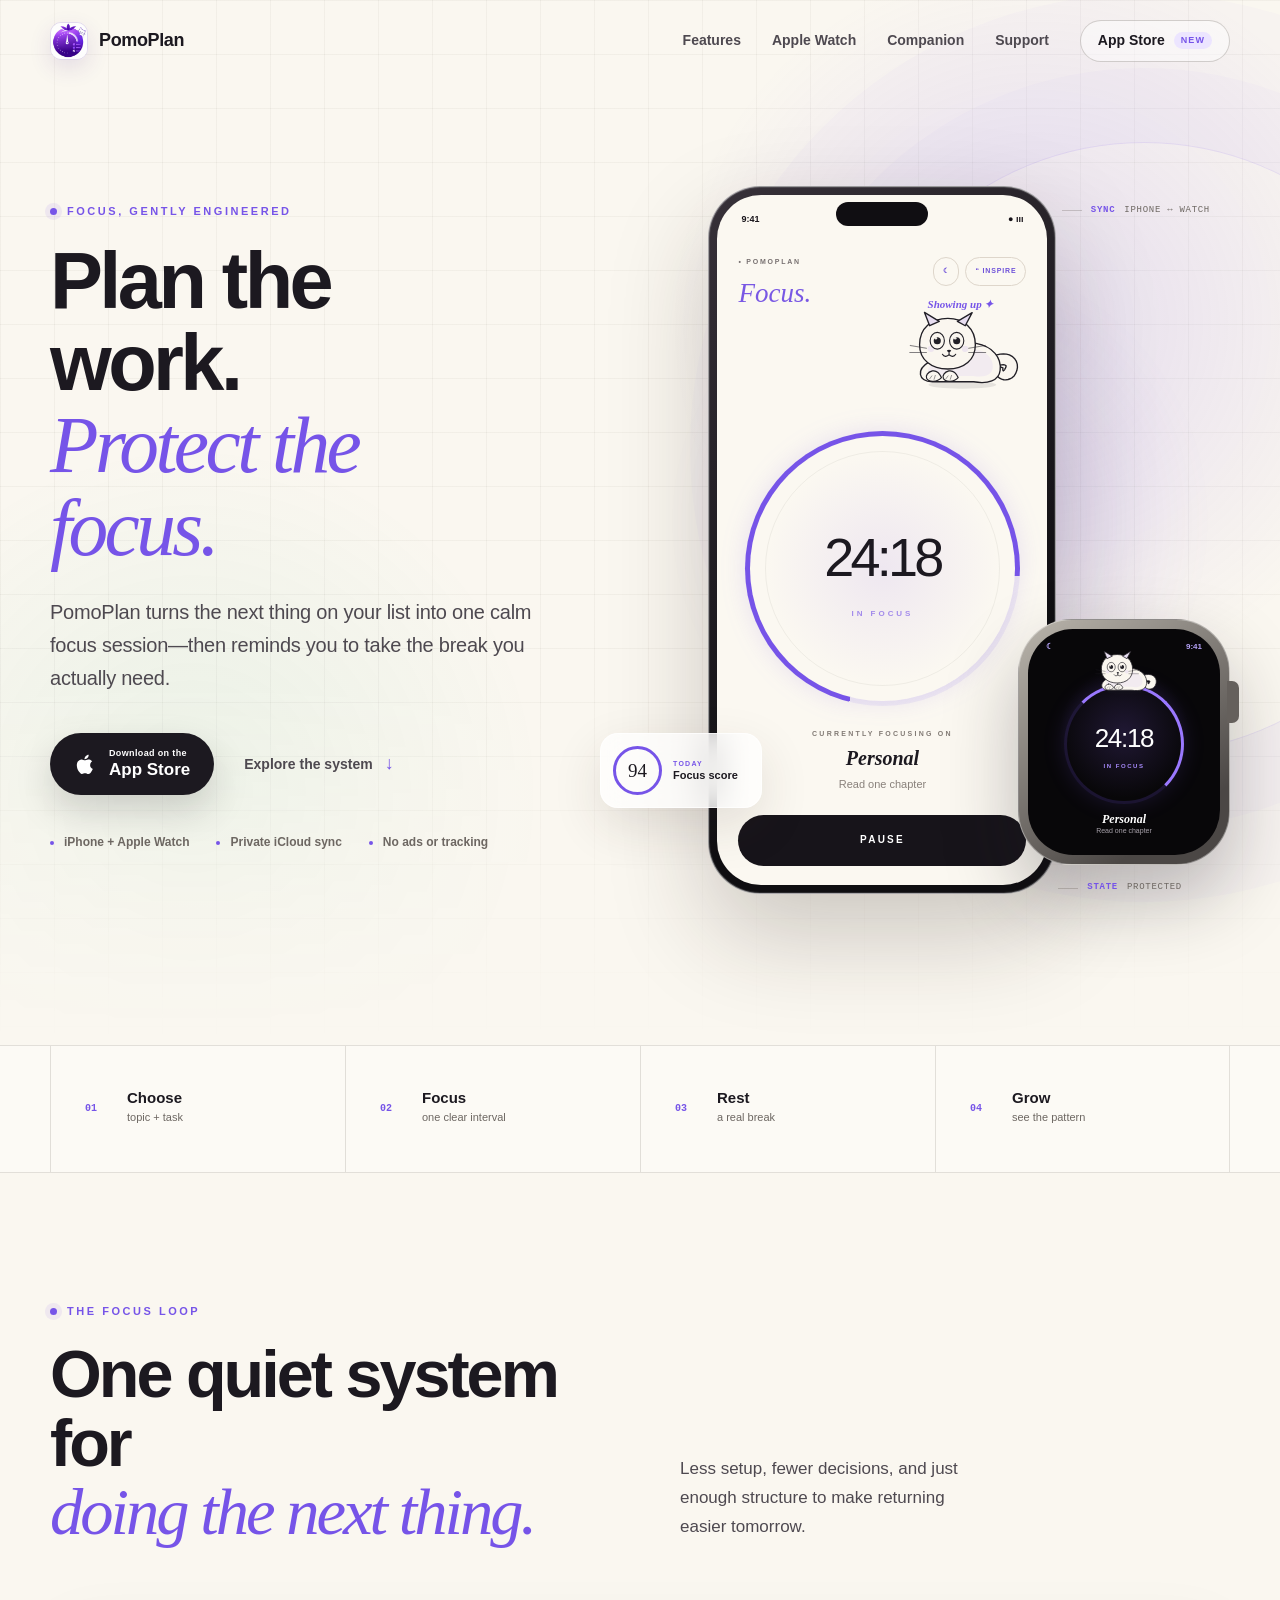
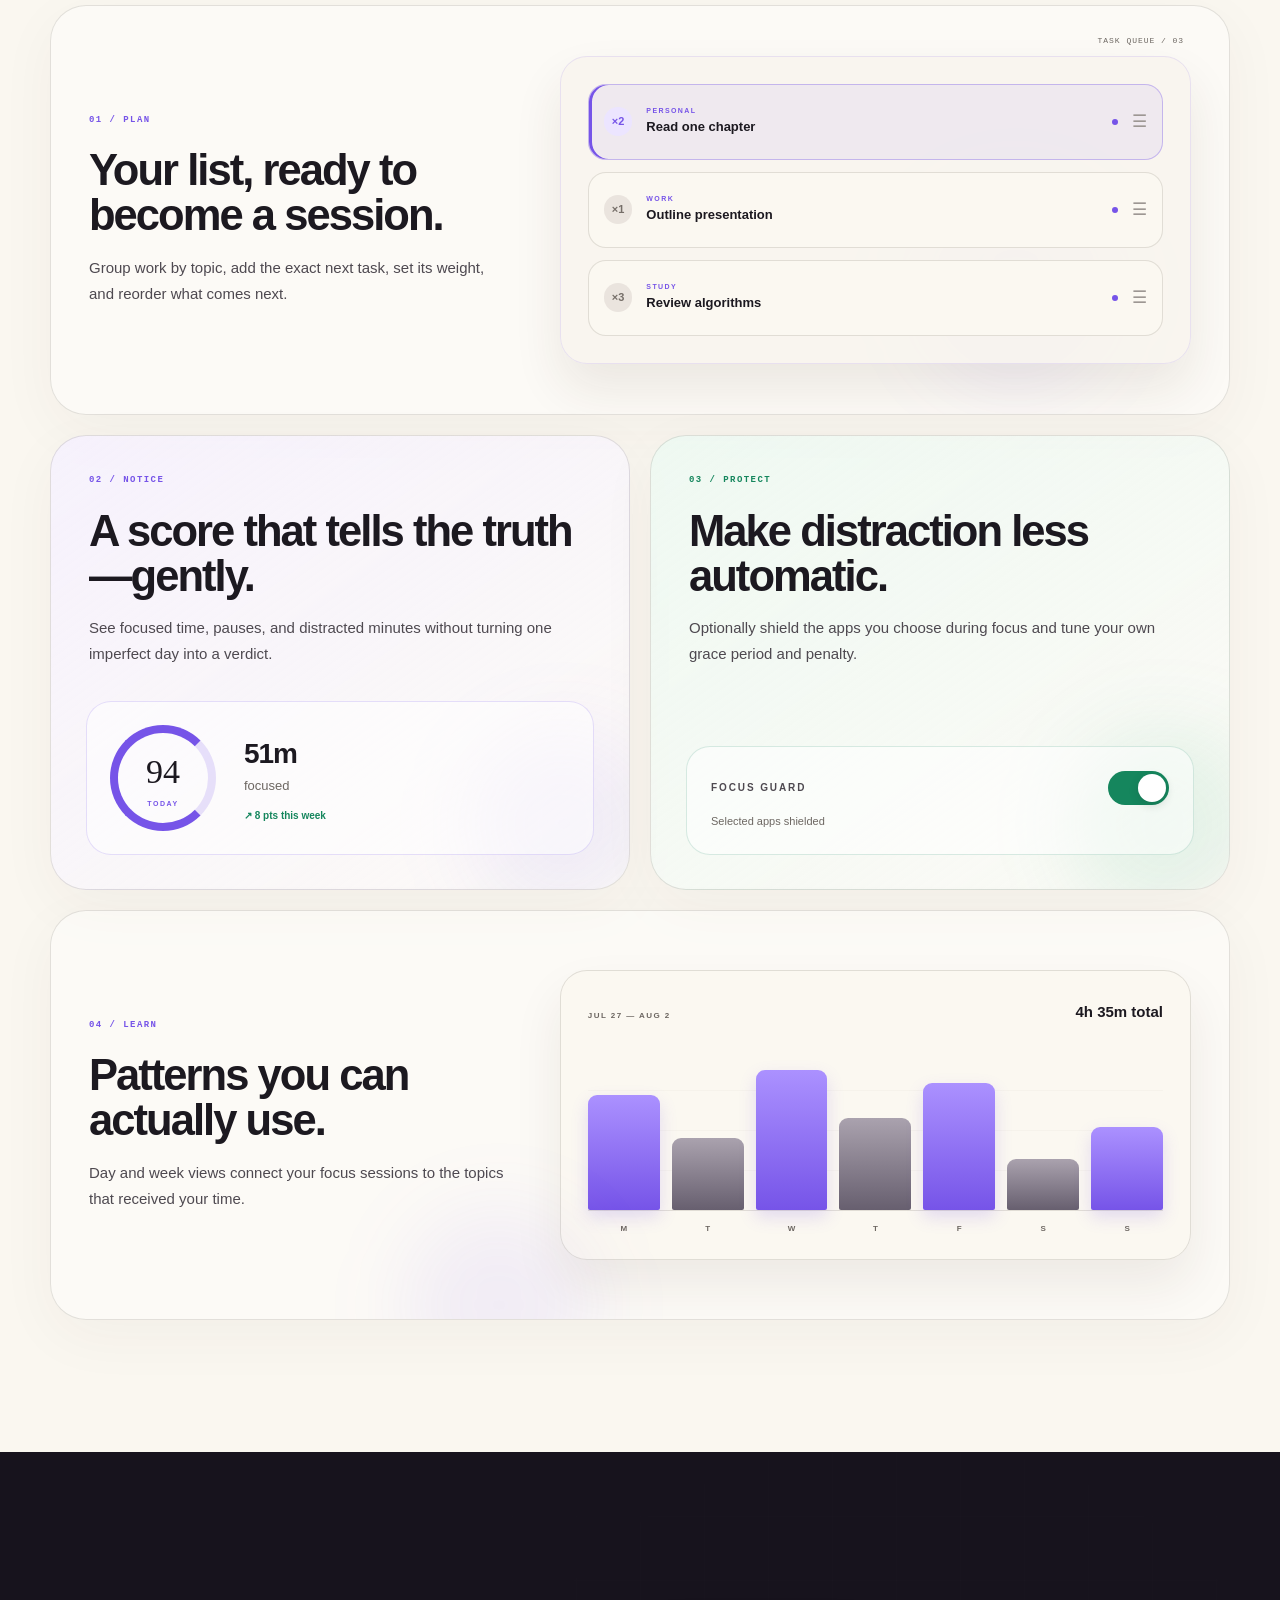
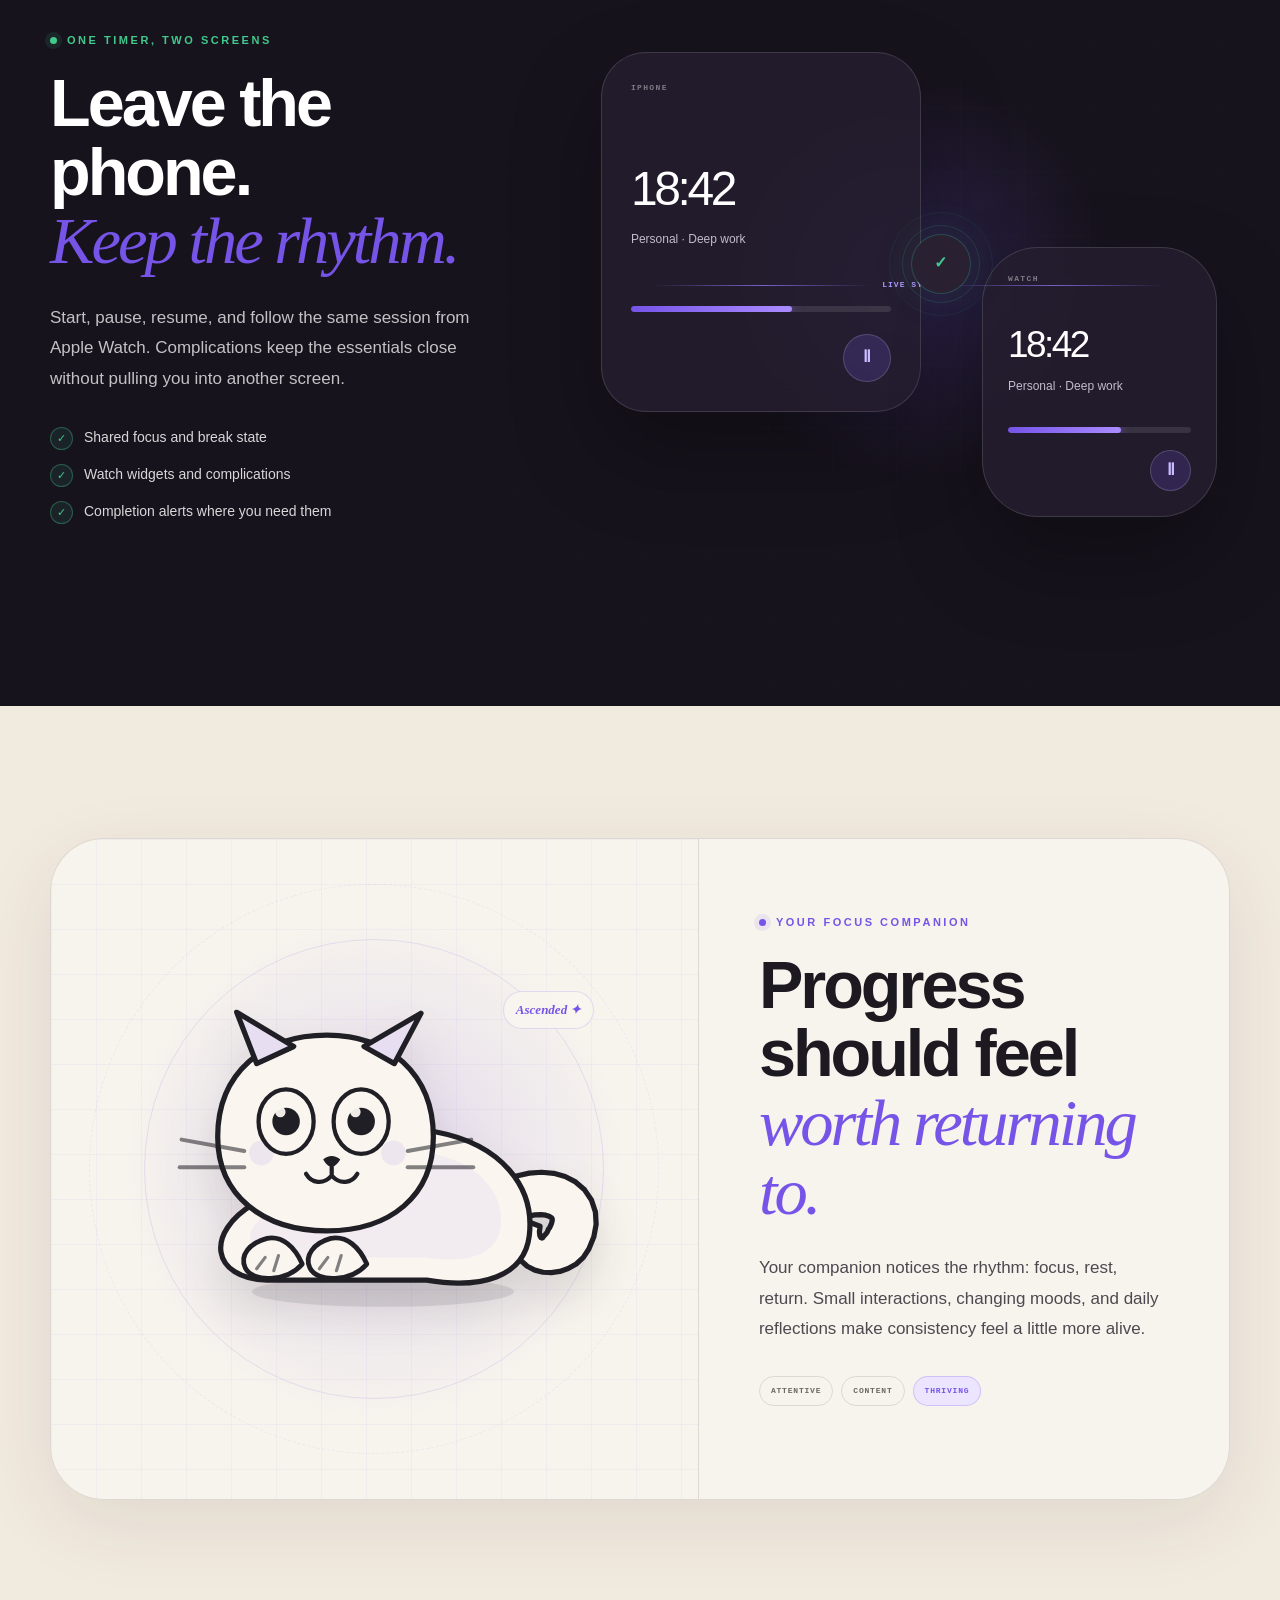
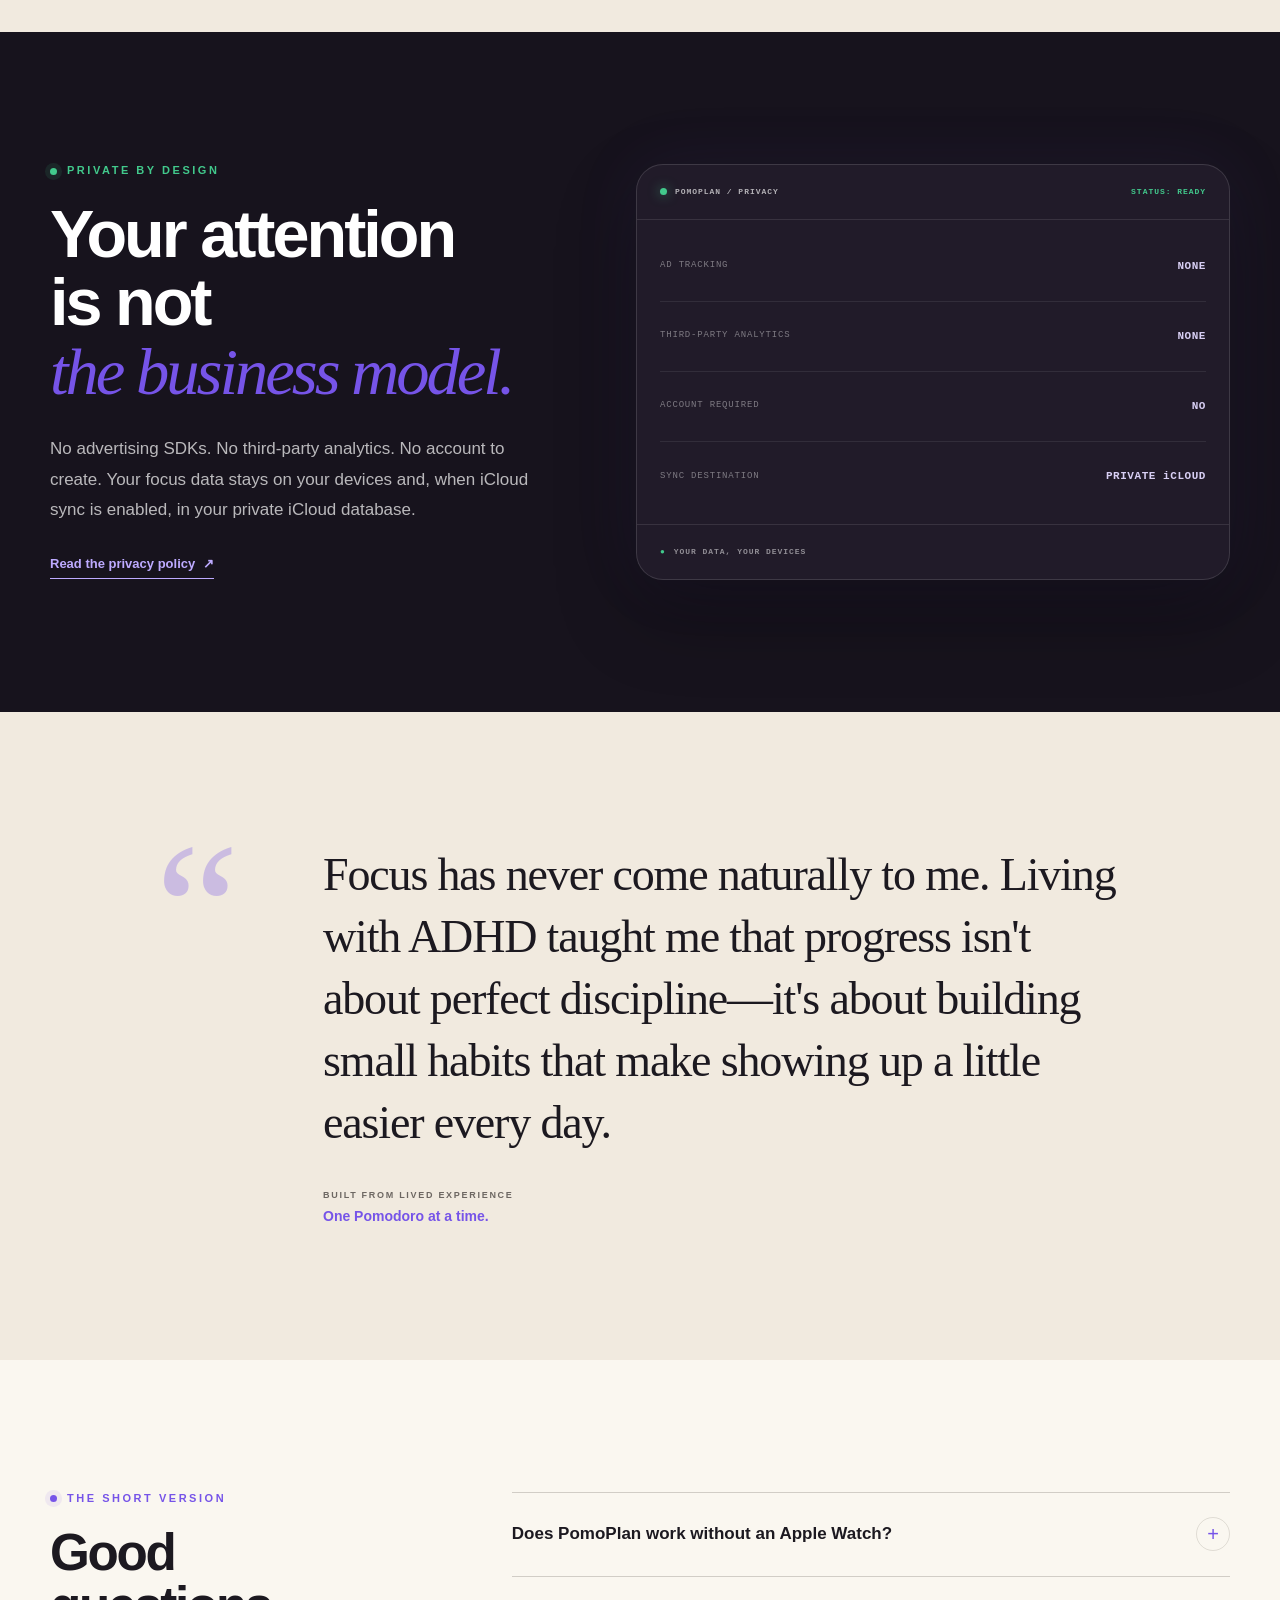
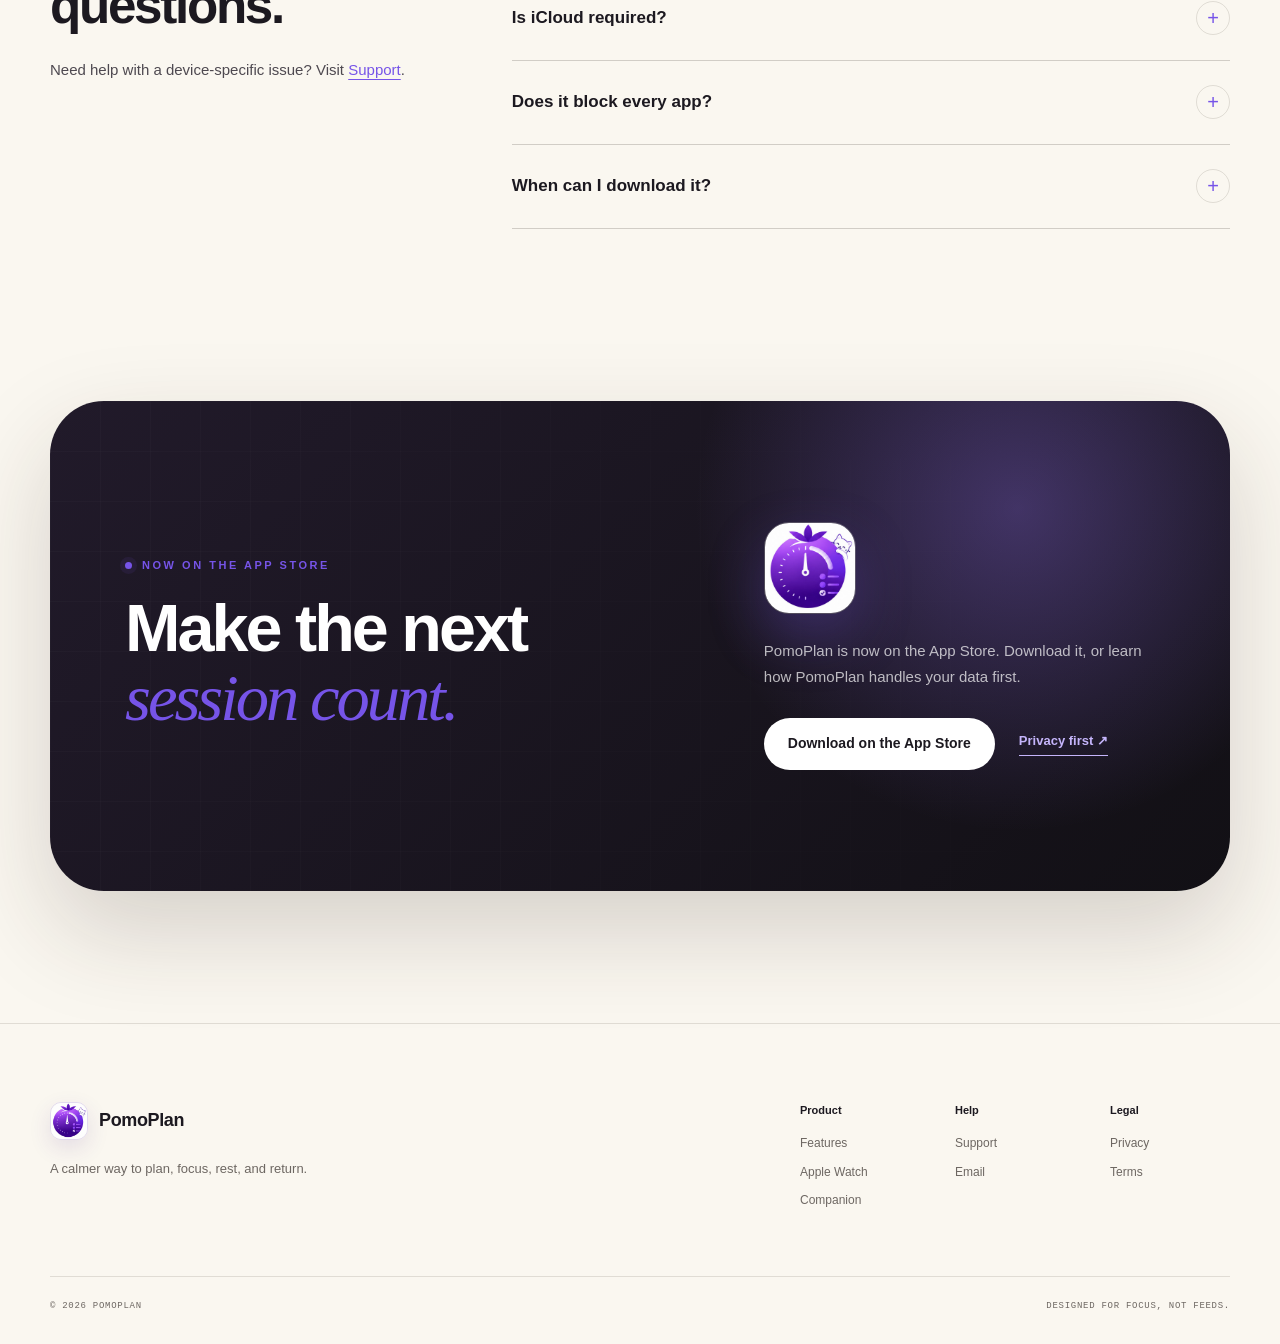
==== commit a5df62d5: "Link the site to the live App Store listing Replace the coming-soon calls to action with the PomoPla" ====
--- a/index.html
+++ b/index.html
@@ -7,6 +7,7 @@
   <meta name="color-scheme" content="light">
   <title>PomoPlan — Plan the work. Protect the focus.</title>
   <meta name="description" content="PomoPlan is a thoughtful focus timer for iPhone and Apple Watch, with task planning, real breaks, focus insights, and private iCloud sync.">
+  <meta name="apple-itunes-app" content="app-id=6794292666">
   <link rel="canonical" href="https://pomoplan.io/">
   <meta property="og:type" content="website">
   <meta property="og:title" content="PomoPlan — Plan the work. Protect the focus.">
@@ -39,7 +40,7 @@
         <a href="#ecosystem">Apple Watch</a>
         <a href="#companion">Companion</a>
         <a href="/support/">Support</a>
-        <a class="nav-cta" href="#coming-soon">App Store <span>soon</span></a>
+        <a class="nav-cta" href="https://apps.apple.com/app/pomoplan/id6794292666">App Store <span>New</span></a>
       </nav>
     </div>
   </header>
@@ -53,9 +54,9 @@
           <p class="hero-lede">PomoPlan turns the next thing on your list into one calm focus session—then reminds you to take the break you actually need.</p>
 
           <div class="hero-actions">
-            <a class="button button-primary" href="#coming-soon">
+            <a class="button button-primary" href="https://apps.apple.com/app/pomoplan/id6794292666">
               <svg aria-hidden="true" viewBox="0 0 24 24"><path d="M16.8 12.7c0-2.6 2.1-3.9 2.2-4-1.2-1.8-3.1-2-3.8-2-1.6-.2-3.1.9-3.9.9-.8 0-2-.9-3.3-.9-1.7 0-3.3 1-4.2 2.5-1.8 3.1-.5 7.7 1.3 10.2.9 1.2 1.9 2.6 3.2 2.5 1.3-.1 1.8-.8 3.4-.8 1.6 0 2 .8 3.4.8 1.4 0 2.3-1.2 3.1-2.5 1-1.4 1.4-2.8 1.4-2.9-.1 0-2.8-1.1-2.8-3.8ZM14.2 5c.7-.9 1.2-2.1 1.1-3.3-1.1 0-2.4.7-3.2 1.6-.7.8-1.3 2-1.1 3.2 1.2.1 2.5-.6 3.2-1.5Z"/></svg>
-              <span><small>Coming soon on the</small>App Store</span>
+              <span><small>Download on the</small>App Store</span>
             </a>
             <a class="button button-quiet" href="#features">Explore the system <span aria-hidden="true">↓</span></a>
           </div>
@@ -286,7 +287,7 @@
           </details>
           <details data-reveal>
             <summary>When can I download it?<span>+</span></summary>
-            <p>PomoPlan is being prepared for release. The App Store link will appear here as soon as the listing is ready.</p>
+            <p>Now. PomoPlan is available on the <a href="https://apps.apple.com/app/pomoplan/id6794292666">App Store</a> for iPhone, with a companion app for Apple Watch.</p>
           </details>
         </div>
       </div>
@@ -295,13 +296,13 @@
     <section class="final-cta section-pad" id="coming-soon">
       <div class="shell final-cta-card" data-reveal>
         <div>
-          <p class="eyebrow"><span class="signal-dot"></span> Coming to the App Store</p>
+          <p class="eyebrow"><span class="signal-dot"></span> Now on the App Store</p>
           <h2>Make the next<br><em>session count.</em></h2>
         </div>
         <div class="final-cta-side">
           <img src="/assets/app-icon.png" alt="PomoPlan app icon" width="104" height="104">
-          <p>The download link is coming soon. In the meantime, learn how PomoPlan handles your data or get in touch.</p>
-          <div><a class="button button-primary" href="mailto:support@pomoplan.io">Contact PomoPlan</a><a class="text-link" href="/privacy/">Privacy first ↗</a></div>
+          <p>PomoPlan is now on the App Store. Download it, or learn how PomoPlan handles your data first.</p>
+          <div><a class="button button-primary" href="https://apps.apple.com/app/pomoplan/id6794292666">Download on the App Store</a><a class="text-link" href="/privacy/">Privacy first ↗</a></div>
         </div>
       </div>
     </section>
--- a/assets/styles.css
+++ b/assets/styles.css
@@ -134,8 +134,20 @@
   transition: background-color 220ms ease, border-color 220ms ease, backdrop-filter 220ms ease;
 }
 
+.site-header::before {
+  content: "";
+  position: absolute;
+  z-index: -1;
+  inset: 0;
+  transition: background-color 220ms ease, backdrop-filter 220ms ease;
+}
+
 .site-header.is-scrolled {
   border-color: var(--line);
+}
+
+/* Blur sits on ::before because backdrop-filter on the header would make it the containing block for the fixed mobile nav. */
+.site-header.is-scrolled::before {
   background: rgba(250, 247, 240, 0.84);
   -webkit-backdrop-filter: blur(20px) saturate(130%);
   backdrop-filter: blur(20px) saturate(130%);
@@ -2790,7 +2802,7 @@
   }
 
   .hero-product {
-    min-height: 595px;
+    min-height: 720px;
     margin-inline: -14px;
     transform: none;
   }
@@ -2848,22 +2860,22 @@
   }
 
   .watch-preview {
-    right: -17px;
-    bottom: 10px;
+    right: 14px;
+    bottom: 0;
     transform: scale(0.68);
     transform-origin: bottom right;
   }
 
   .focus-score-float {
-    bottom: 31px;
-    left: -2px;
+    bottom: 56px;
+    left: 14px;
     transform: scale(0.83);
     transform-origin: bottom left;
   }
 
   .tech-label-top {
-    top: 13px;
-    right: 0;
+    top: -26px;
+    right: 14px;
   }
 
   .tech-label-bottom {
@@ -2940,7 +2952,7 @@
   }
 
   .ecosystem-stage {
-    min-height: 480px;
+    min-height: 560px;
     margin-inline: -8px;
   }
 
@@ -2967,11 +2979,13 @@
   }
 
   .connection-line {
+    top: 43%;
     right: 22px;
     left: 22px;
   }
 
   .sync-pulse {
+    top: 40%;
     left: 51%;
     transform: translate(-50%, -50%) scale(0.8);
   }
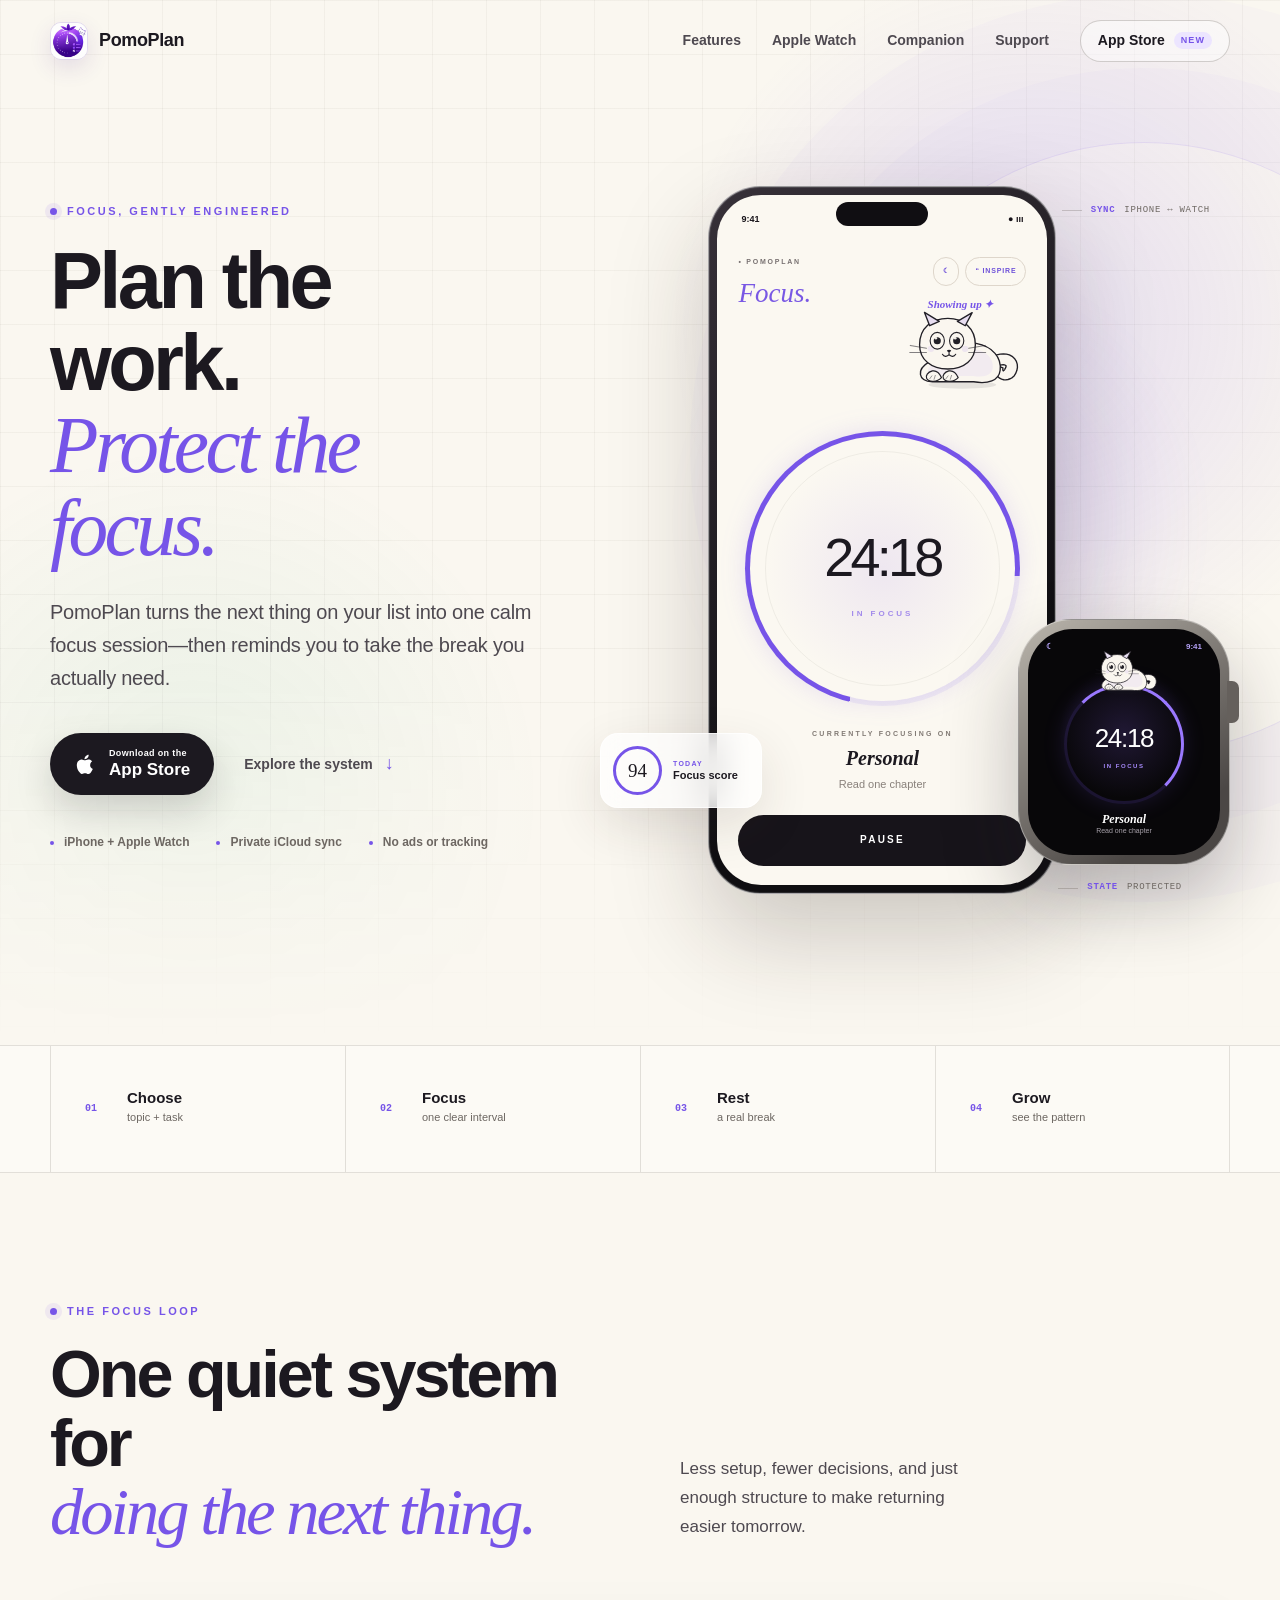
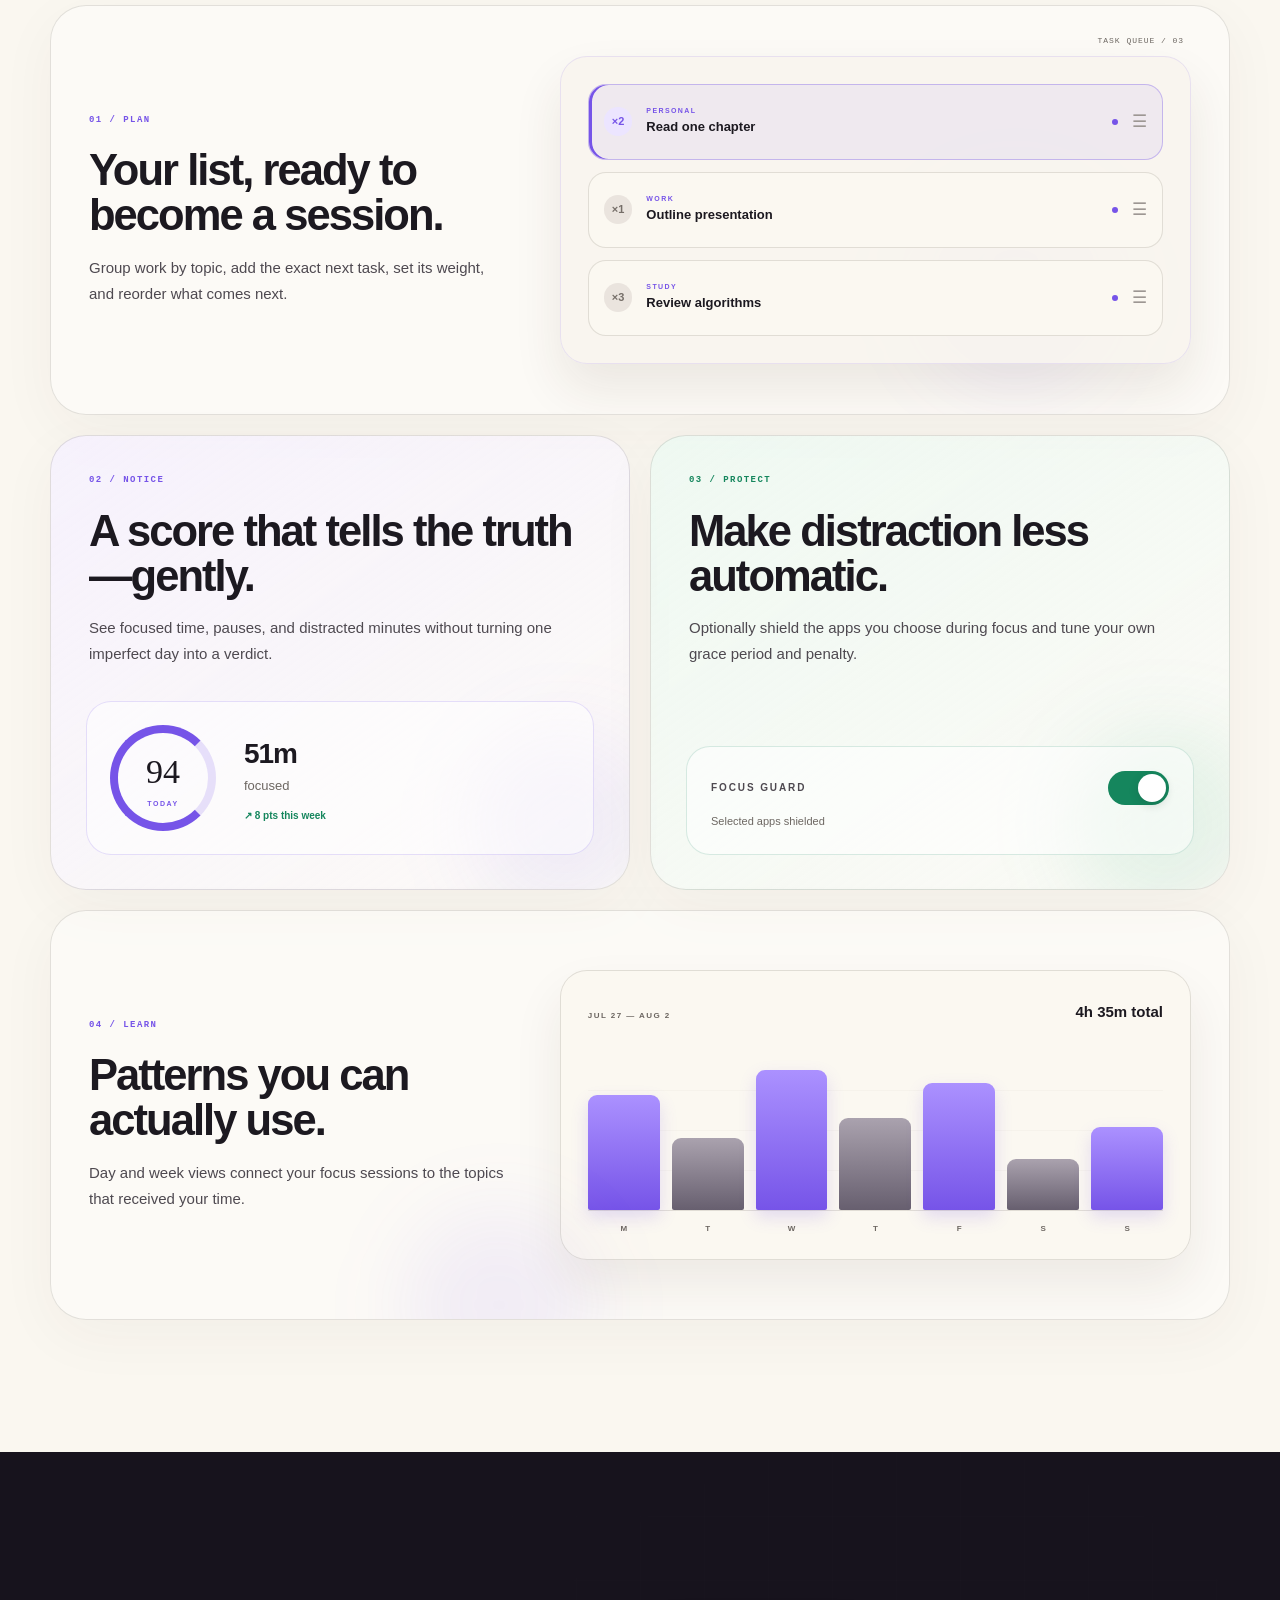
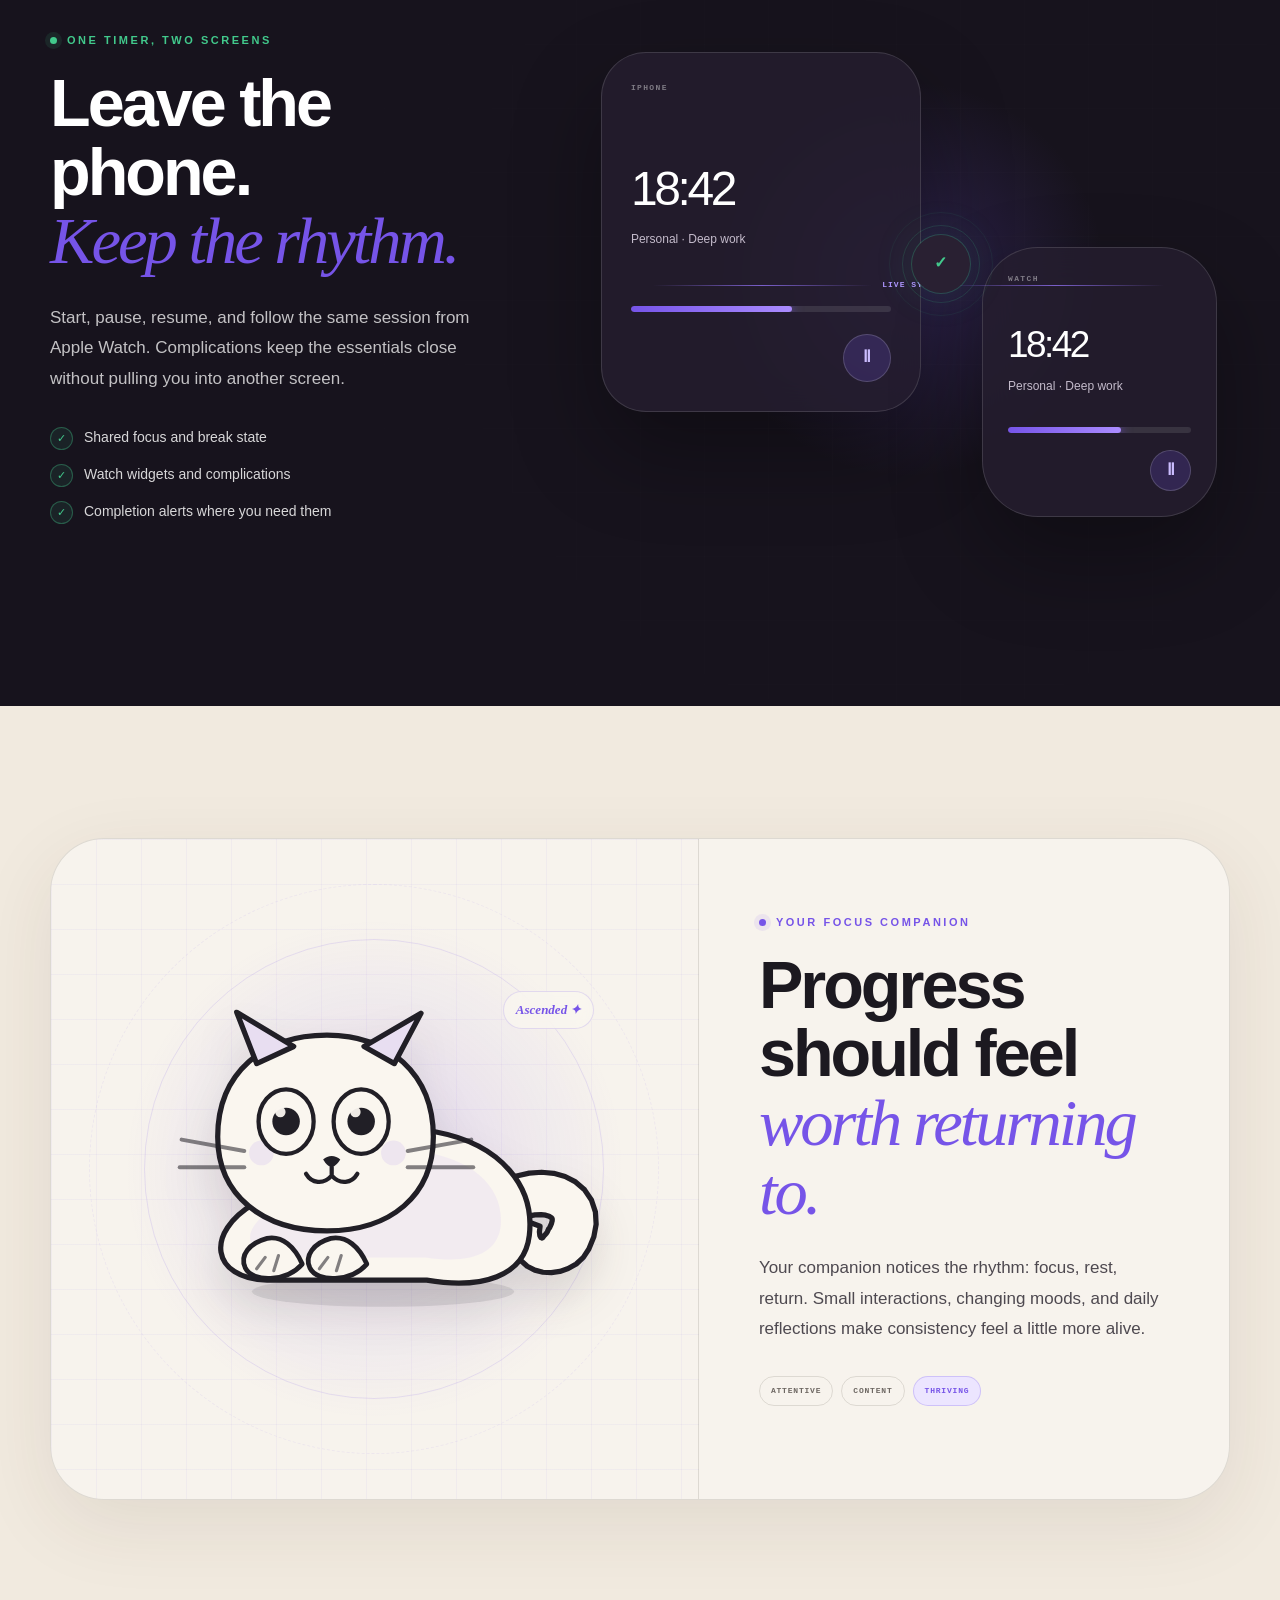
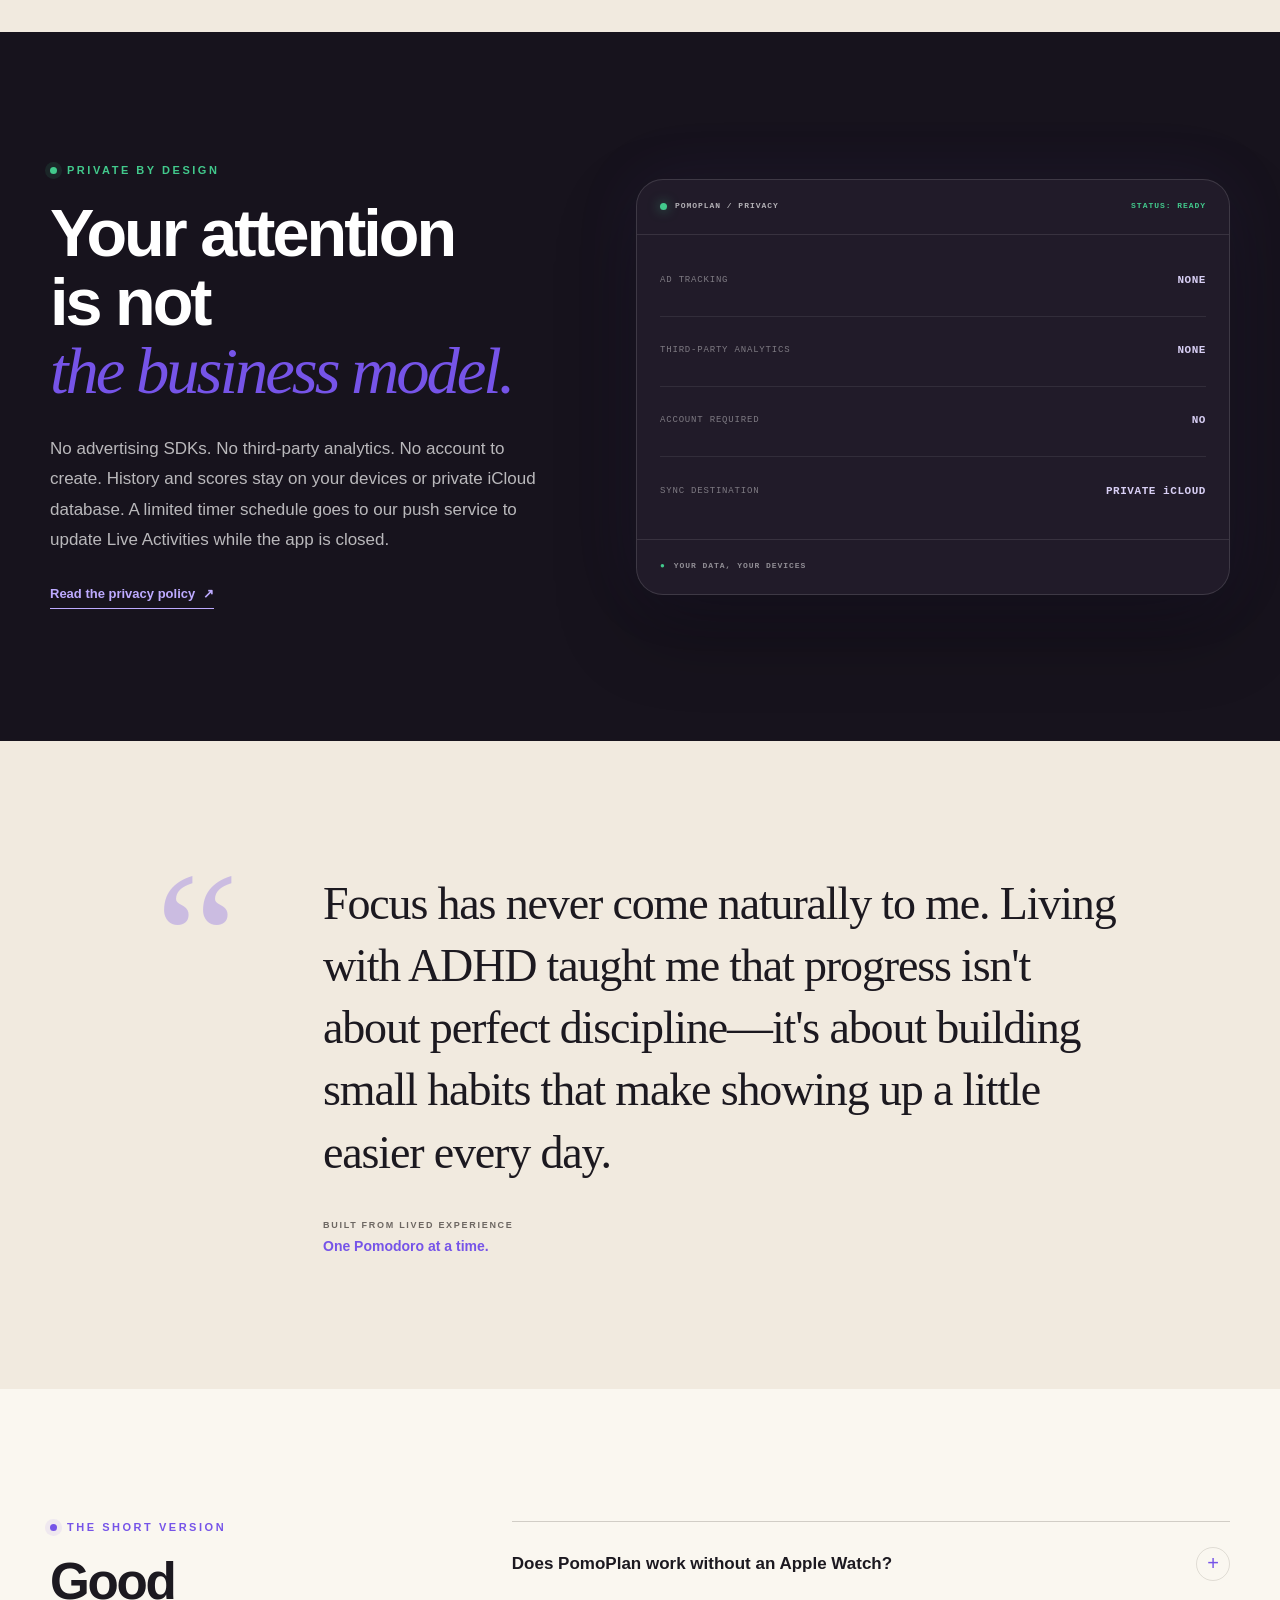
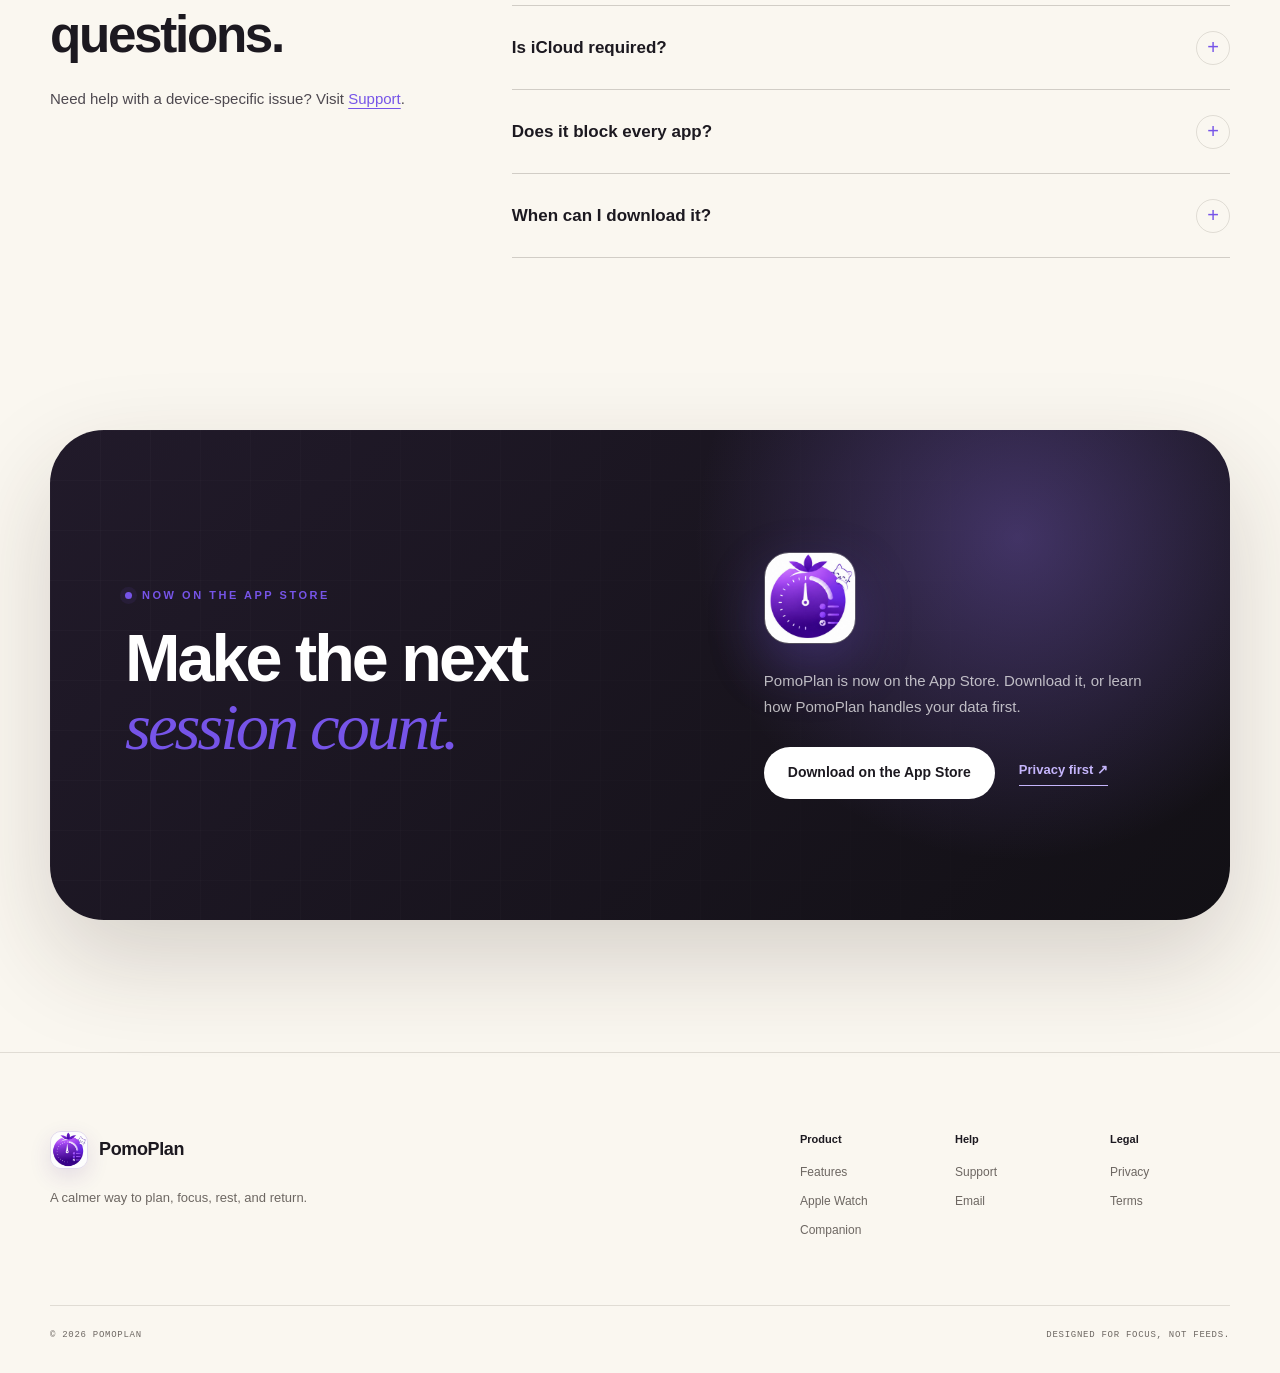
==== commit c7f4e37d: "Disclose the Live Activity push service in the privacy policy and terms The app sends a limited time" ====
--- a/index.html
+++ b/index.html
@@ -40,7 +40,7 @@
         <a href="#ecosystem">Apple Watch</a>
         <a href="#companion">Companion</a>
         <a href="/support/">Support</a>
-        <a class="nav-cta" href="https://apps.apple.com/app/pomoplan/id6794292666">App Store <span>New</span></a>
+        <a class="nav-cta" href="https://apps.apple.com/app/apple-store/id6794292666?pt=129123312&amp;ct=website&amp;mt=8">App Store <span>New</span></a>
       </nav>
     </div>
   </header>
@@ -54,7 +54,7 @@
           <p class="hero-lede">PomoPlan turns the next thing on your list into one calm focus session—then reminds you to take the break you actually need.</p>
 
           <div class="hero-actions">
-            <a class="button button-primary" href="https://apps.apple.com/app/pomoplan/id6794292666">
+            <a class="button button-primary" href="https://apps.apple.com/app/apple-store/id6794292666?pt=129123312&amp;ct=website&amp;mt=8">
               <svg aria-hidden="true" viewBox="0 0 24 24"><path d="M16.8 12.7c0-2.6 2.1-3.9 2.2-4-1.2-1.8-3.1-2-3.8-2-1.6-.2-3.1.9-3.9.9-.8 0-2-.9-3.3-.9-1.7 0-3.3 1-4.2 2.5-1.8 3.1-.5 7.7 1.3 10.2.9 1.2 1.9 2.6 3.2 2.5 1.3-.1 1.8-.8 3.4-.8 1.6 0 2 .8 3.4.8 1.4 0 2.3-1.2 3.1-2.5 1-1.4 1.4-2.8 1.4-2.9-.1 0-2.8-1.1-2.8-3.8ZM14.2 5c.7-.9 1.2-2.1 1.1-3.3-1.1 0-2.4.7-3.2 1.6-.7.8-1.3 2-1.1 3.2 1.2.1 2.5-.6 3.2-1.5Z"/></svg>
               <span><small>Download on the</small>App Store</span>
             </a>
@@ -239,7 +239,7 @@
         <div class="privacy-copy" data-reveal>
           <p class="eyebrow eyebrow-green"><span class="signal-dot"></span> Private by design</p>
           <h2>Your attention is not<br><em>the business model.</em></h2>
-          <p>No advertising SDKs. No third-party analytics. No account to create. Your focus data stays on your devices and, when iCloud sync is enabled, in your private iCloud database.</p>
+          <p>No advertising SDKs. No third-party analytics. No account to create. History and scores stay on your devices or private iCloud database. A limited timer schedule goes to our push service to update Live Activities while the app is closed.</p>
           <a class="text-link" href="/privacy/">Read the privacy policy <span aria-hidden="true">↗</span></a>
         </div>
         <div class="privacy-console" role="group" data-reveal aria-label="Privacy system summary">
@@ -287,7 +287,7 @@
           </details>
           <details data-reveal>
             <summary>When can I download it?<span>+</span></summary>
-            <p>Now. PomoPlan is available on the <a href="https://apps.apple.com/app/pomoplan/id6794292666">App Store</a> for iPhone, with a companion app for Apple Watch.</p>
+            <p>Now. PomoPlan is available on the <a href="https://apps.apple.com/app/apple-store/id6794292666?pt=129123312&amp;ct=website&amp;mt=8">App Store</a> for iPhone, with a companion app for Apple Watch.</p>
           </details>
         </div>
       </div>
@@ -302,7 +302,7 @@
         <div class="final-cta-side">
           <img src="/assets/app-icon.png" alt="PomoPlan app icon" width="104" height="104">
           <p>PomoPlan is now on the App Store. Download it, or learn how PomoPlan handles your data first.</p>
-          <div><a class="button button-primary" href="https://apps.apple.com/app/pomoplan/id6794292666">Download on the App Store</a><a class="text-link" href="/privacy/">Privacy first ↗</a></div>
+          <div><a class="button button-primary" href="https://apps.apple.com/app/apple-store/id6794292666?pt=129123312&amp;ct=website&amp;mt=8">Download on the App Store</a><a class="text-link" href="/privacy/">Privacy first ↗</a></div>
         </div>
       </div>
     </section>
